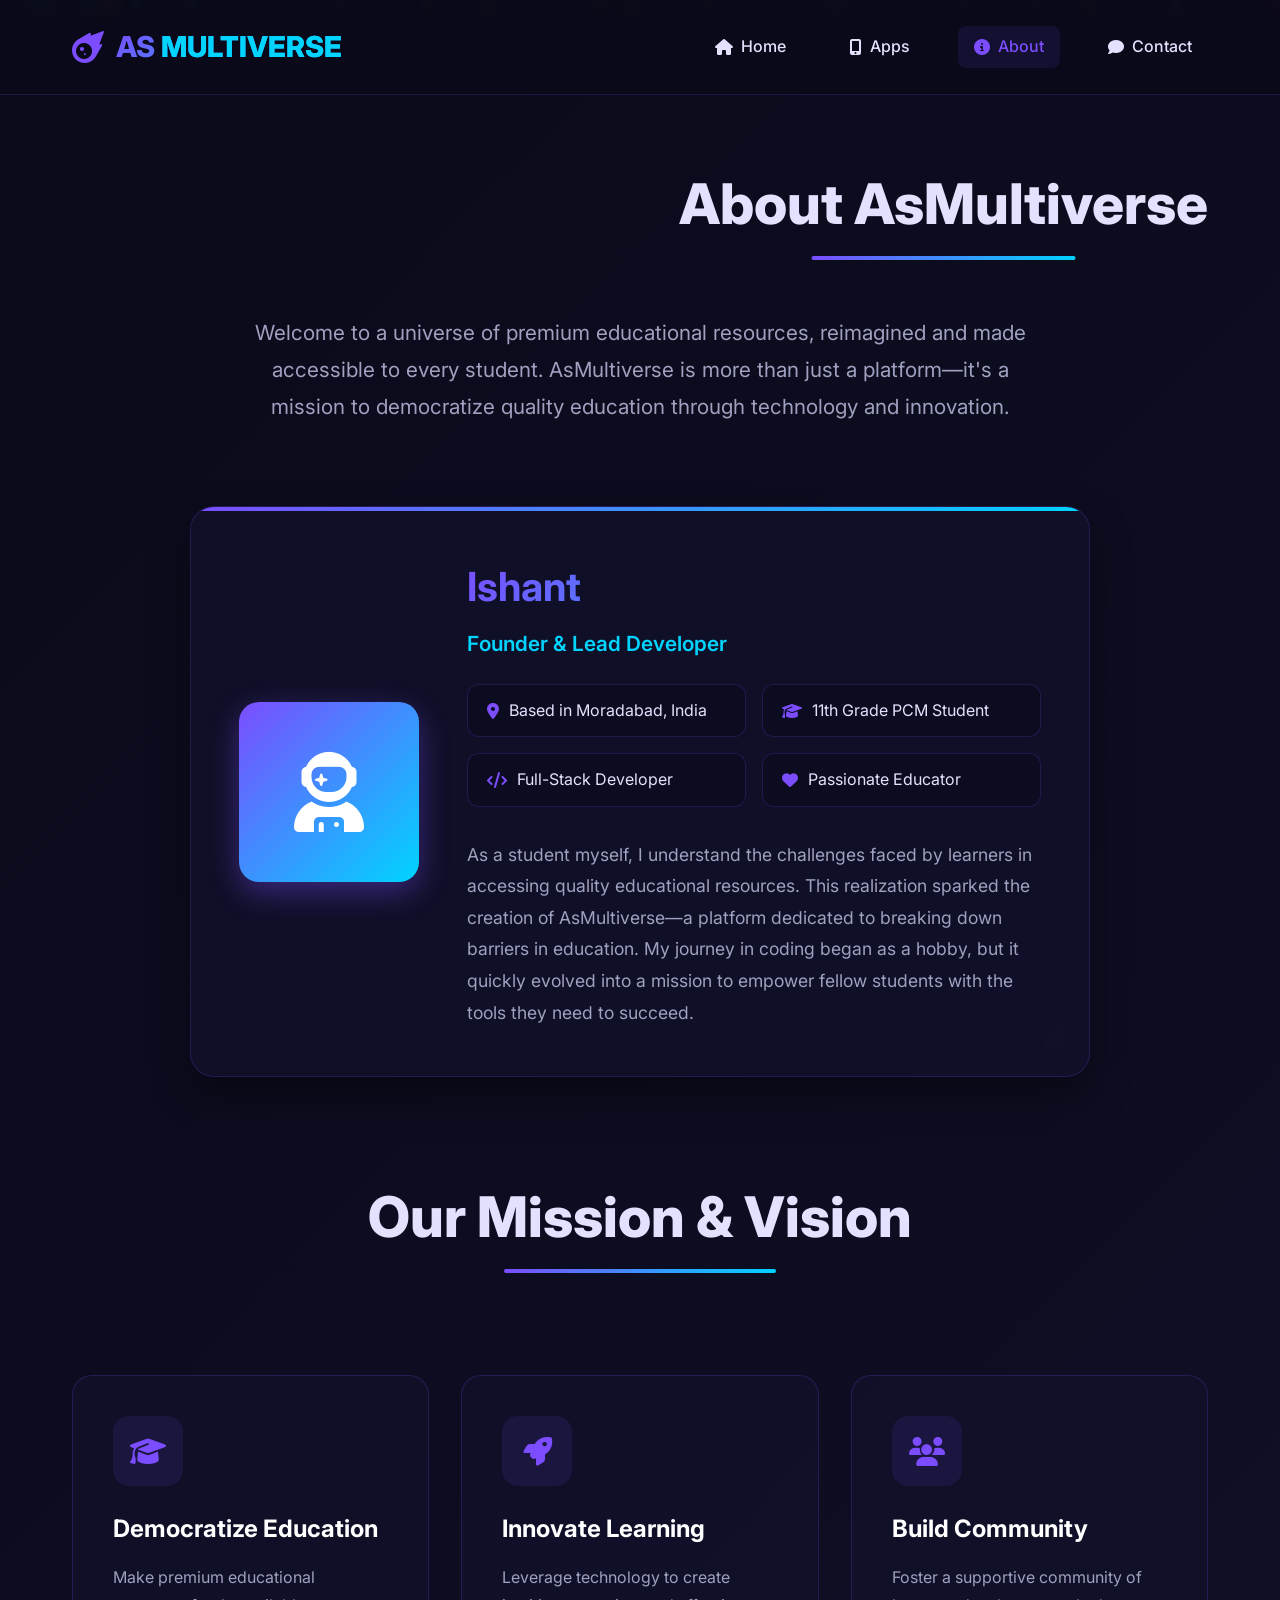
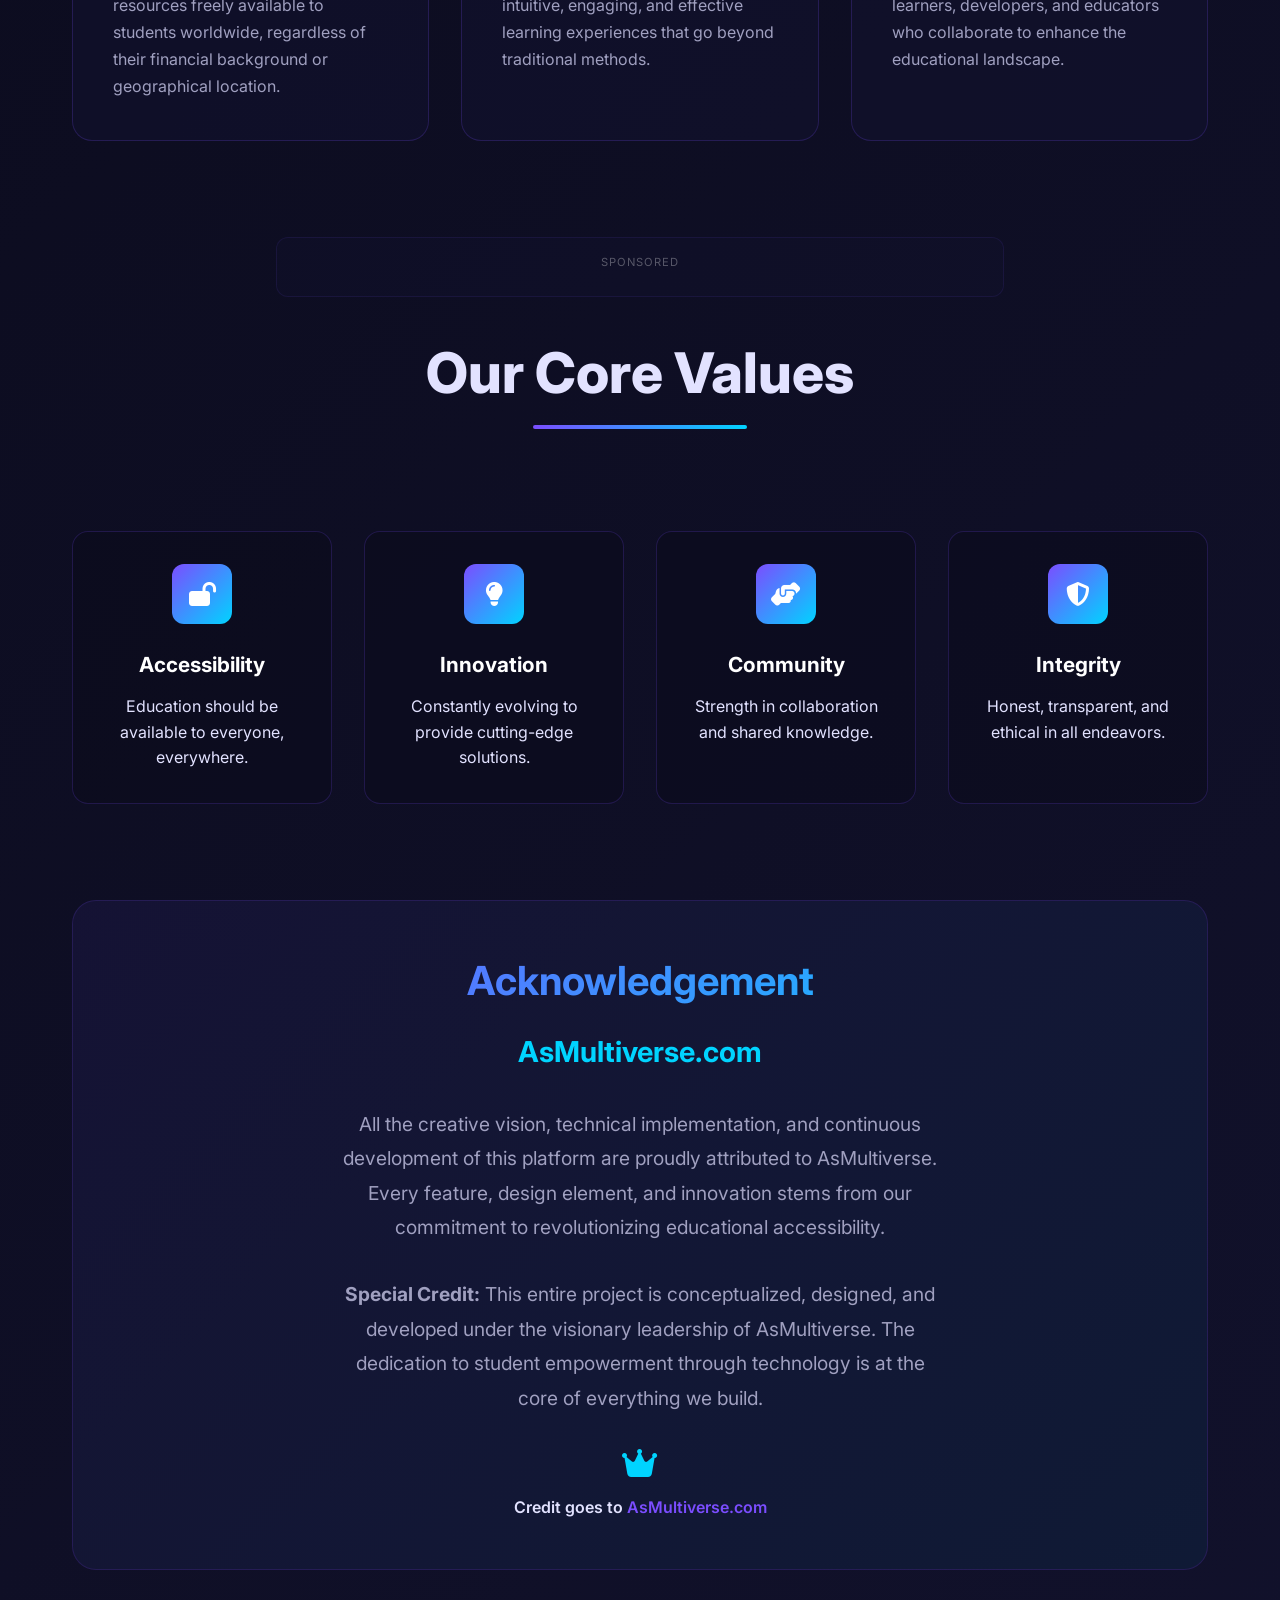
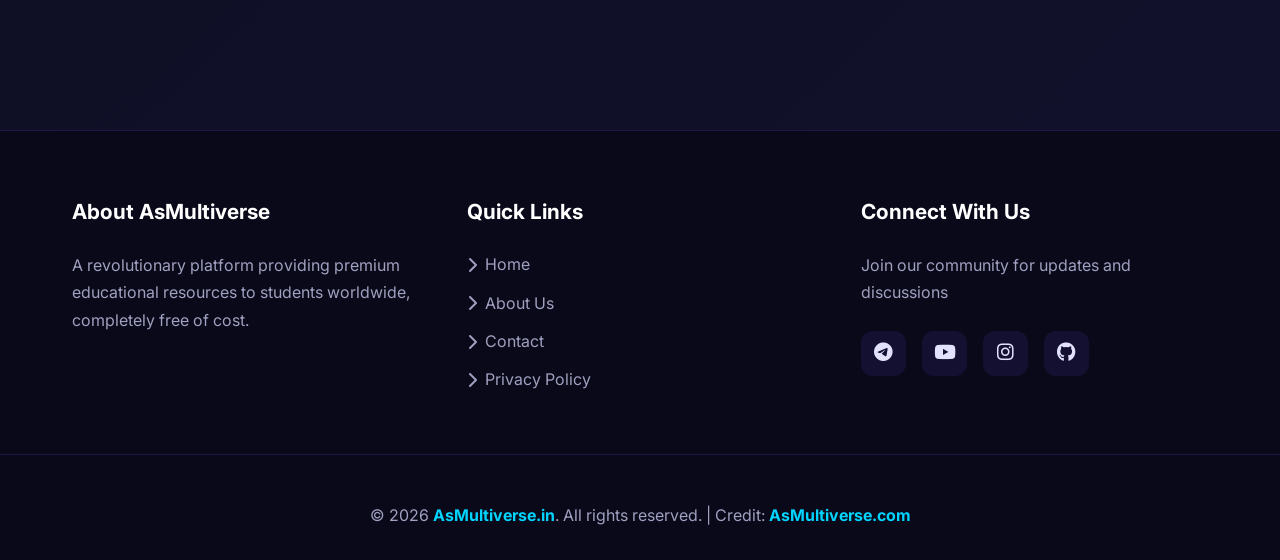
==== about.html @ d7023a69 "Add files via upload" ====
<!DOCTYPE html>
<html lang="en">

<head>
    <script async src="https://pagead2.googlesyndication.com/pagead/js/adsbygoogle.js?client=ca-pub-6608561504651468"
     crossorigin="anonymous"></script>
    <!-- Google Tag Manager -->
    <script>(function (w, d, s, l, i) {
            w[l] = w[l] || []; w[l].push({
                'gtm.start':
                    new Date().getTime(), event: 'gtm.js'
            }); var f = d.getElementsByTagName(s)[0],
                j = d.createElement(s), dl = l != 'dataLayer' ? '&l=' + l : ''; j.async = true; j.src =
                    'https://www.googletagmanager.com/gtm.js?id=' + i + dl; f.parentNode.insertBefore(j, f);
        })(window, document, 'script', 'dataLayer', 'GTM-K59VLNJ6');</script>
    <!-- End Google Tag Manager -->
    <meta charset="UTF-8">
    <link rel="icon" href="favicon.jpg" type="image/jpeg">
    <meta name="viewport" content="width=device-width, initial-scale=1.0">
    <title>About As Multiverse | India's Trusted Educational App Store</title>
    <meta name="description"
        content="Learn about As Multiverse (asmultiverse.in) — India's trusted educational app store making quality education accessible to every student. Free learning apps for JEE, NEET, SSC & competitive exams.">
    <meta name="keywords"
        content="about as multiverse, as multiverse, asmultiverse, as multiverse website, as multiverse store, who is as multiverse, as multiverse team, asmultiverse.com, as multiverse mission">
    <meta property="og:title" content="About As Multiverse | Free Premium Educational App Store">
    <meta property="og:description"
        content="Learn about As Multiverse — India's trusted educational app store for students.">
    <meta property="og:type" content="website">
    <meta property="og:url" content="https://asmultiverse.in/about.html">
    <meta property="og:image" content="https://asmultiverse.in/favicon.jpg">
    <meta property="og:site_name" content="As Multiverse">
    <meta name="twitter:card" content="summary_large_image">
    <meta name="twitter:title" content="About As Multiverse | Educational App Store">
    <meta name="twitter:description"
        content="India's #1 trusted source for free premium educational apps. Learn about the As Multiverse mission.">
    <meta name="twitter:image" content="https://asmultiverse.in/favicon.jpg">
    <link rel="canonical" href="https://asmultiverse.in/about.html">
    <link rel="stylesheet" href="https://cdnjs.cloudflare.com/ajax/libs/font-awesome/6.4.0/css/all.min.css">
    <link rel="preconnect" href="https://fonts.googleapis.com">
    <link rel="preconnect" href="https://fonts.gstatic.com" crossorigin>
    <link href="https://fonts.googleapis.com/css2?family=Inter:wght@300;400;500;600;700;800&display=swap"
        rel="stylesheet">
    <style>
        :root {
            --primary: #7b4dff;
            --primary-dark: #6a3cf0;
            --secondary: #00d4ff;
            --accent: #ff3d71;
            --dark: #0a0a1a;
            --dark-light: #12122d;
            --light: #f5f5ff;
            --text: #e2e2ff;
            --text-muted: #a0a0c0;
            --card-bg: rgba(18, 18, 45, 0.7);
            --border: rgba(123, 77, 255, 0.2);
            --shadow: 0 20px 40px rgba(0, 0, 0, 0.4);
            --transition: all 0.3s cubic-bezier(0.4, 0, 0.2, 1);
            --gradient: linear-gradient(135deg, var(--primary), var(--secondary));
        }

        * {
            margin: 0;
            padding: 0;
            box-sizing: border-box;
        }

        body {
            font-family: 'Inter', sans-serif;
            background: linear-gradient(135deg, var(--dark) 0%, var(--dark-light) 100%);
            color: var(--text);
            min-height: 100vh;
            line-height: 1.6;
            overflow-x: hidden;
        }

        /* Animated Background */
        .multiverse-bg {
            position: fixed;
            top: 0;
            left: 0;
            width: 100%;
            height: 100%;
            z-index: -1;
            overflow: hidden;
        }

        .particle {
            position: absolute;
            background: var(--primary);
            border-radius: 50%;
            opacity: 0.3;
            animation: float 15s infinite linear;
        }

        @keyframes float {
            0% {
                transform: translateY(100vh) rotate(0deg);
            }

            100% {
                transform: translateY(-100vh) rotate(360deg);
            }
        }

        /* Header */
        .header {
            background: rgba(10, 10, 26, 0.95);
            backdrop-filter: blur(10px);
            position: fixed;
            top: 0;
            width: 100%;
            z-index: 1000;
            border-bottom: 1px solid var(--border);
        }

        .navbar {
            max-width: 1200px;
            margin: 0 auto;
            padding: 1.5rem 2rem;
            display: flex;
            justify-content: space-between;
            align-items: center;
        }

        .logo {
            display: flex;
            align-items: center;
            gap: 12px;
            text-decoration: none;
        }

        .logo i {
            font-size: 2rem;
            color: var(--primary);
            animation: pulse 2s infinite;
        }

        .logo h1 {
            font-size: 1.8rem;
            font-weight: 800;
            background: var(--gradient);
            -webkit-background-clip: text;
            background-clip: text;
            color: transparent;
        }

        .logo span {
            color: var(--secondary);
        }

        .nav-links {
            display: flex;
            gap: 2rem;
            list-style: none;
        }

        .nav-links a {
            color: var(--text);
            text-decoration: none;
            font-weight: 500;
            padding: 0.5rem 1rem;
            border-radius: 8px;
            transition: var(--transition);
            display: flex;
            align-items: center;
            gap: 8px;
        }

        .nav-links a:hover,
        .nav-links a.active {
            color: var(--primary);
            background: rgba(123, 77, 255, 0.1);
        }

        .join-btn {
            background: var(--gradient);
            color: white;
            padding: 0.8rem 1.8rem;
            border-radius: 12px;
            text-decoration: none;
            font-weight: 600;
            display: flex;
            align-items: center;
            gap: 8px;
            transition: var(--transition);
            box-shadow: 0 5px 15px rgba(123, 77, 255, 0.4);
        }

        .join-btn:hover {
            transform: translateY(-3px);
            box-shadow: 0 8px 25px rgba(123, 77, 255, 0.6);
        }

        .menu-toggle {
            display: none;
            background: none;
            border: none;
            color: var(--text);
            font-size: 1.5rem;
            cursor: pointer;
        }

        /* Main Content */
        main {
            padding-top: 10rem;
            padding-bottom: 4rem;
        }

        .container {
            max-width: 1200px;
            margin: 0 auto;
            padding: 0 2rem;
        }

        .section-title {
            text-align: center;
            font-size: 3.5rem;
            font-weight: 800;
            margin-bottom: 4rem;
            position: relative;
            display: inline-block;
            left: 50%;
            transform: translateX(-50%);
        }

        .section-title::after {
            content: '';
            position: absolute;
            bottom: -10px;
            left: 25%;
            width: 50%;
            height: 4px;
            background: var(--gradient);
            border-radius: 2px;
        }

        /* Hero Section */
        .hero-section {
            text-align: center;
            margin-bottom: 5rem;
            animation: fadeIn 1s ease;
        }

        .hero-text {
            font-size: 1.3rem;
            max-width: 800px;
            margin: 0 auto 3rem;
            color: var(--text-muted);
            line-height: 1.8;
        }

        /* Owner Section */
        .owner-section {
            display: flex;
            flex-direction: column;
            align-items: center;
            margin-bottom: 6rem;
        }

        .owner-card {
            background: var(--card-bg);
            backdrop-filter: blur(10px);
            border-radius: 24px;
            padding: 3rem;
            width: 100%;
            max-width: 900px;
            border: 1px solid var(--border);
            box-shadow: var(--shadow);
            display: grid;
            grid-template-columns: auto 1fr;
            gap: 3rem;
            align-items: center;
            animation: slideUp 1s ease 0.2s both;
            position: relative;
            overflow: hidden;
        }

        .owner-card::before {
            content: '';
            position: absolute;
            top: 0;
            left: 0;
            right: 0;
            height: 4px;
            background: var(--gradient);
        }

        .owner-avatar {
            width: 180px;
            height: 180px;
            background: var(--gradient);
            border-radius: 20px;
            display: flex;
            align-items: center;
            justify-content: center;
            font-size: 5rem;
            color: white;
            box-shadow: 0 10px 30px rgba(123, 77, 255, 0.4);
            animation: floatAvatar 6s ease-in-out infinite;
        }

        @keyframes floatAvatar {

            0%,
            100% {
                transform: translateY(0);
            }

            50% {
                transform: translateY(-20px);
            }
        }

        .owner-info {
            flex: 1;
        }

        .owner-info h3 {
            font-size: 2.5rem;
            margin-bottom: 0.5rem;
            background: var(--gradient);
            -webkit-background-clip: text;
            background-clip: text;
            color: transparent;
        }

        .owner-role {
            font-size: 1.3rem;
            color: var(--secondary);
            margin-bottom: 1.5rem;
            font-weight: 600;
        }

        .owner-details {
            display: grid;
            grid-template-columns: repeat(2, 1fr);
            gap: 1rem;
            margin-bottom: 2rem;
        }

        .detail-item {
            display: flex;
            align-items: center;
            gap: 10px;
            padding: 0.8rem 1.2rem;
            background: rgba(10, 10, 26, 0.5);
            border-radius: 12px;
            border: 1px solid var(--border);
        }

        .detail-item i {
            color: var(--primary);
        }

        .owner-bio {
            color: var(--text-muted);
            line-height: 1.8;
            font-size: 1.1rem;
        }

        /* Mission Section */
        .mission-section {
            margin-bottom: 6rem;
            animation: fadeIn 1s ease 0.4s both;
        }

        .mission-cards {
            display: grid;
            grid-template-columns: repeat(auto-fit, minmax(350px, 1fr));
            gap: 2rem;
            margin-top: 3rem;
        }

        .mission-card {
            background: var(--card-bg);
            backdrop-filter: blur(10px);
            border-radius: 20px;
            padding: 2.5rem;
            border: 1px solid var(--border);
            transition: var(--transition);
            position: relative;
            overflow: hidden;
        }

        .mission-card:hover {
            transform: translateY(-10px);
            border-color: var(--primary);
            box-shadow: var(--shadow);
        }

        .mission-icon {
            width: 70px;
            height: 70px;
            background: rgba(123, 77, 255, 0.1);
            border-radius: 16px;
            display: flex;
            align-items: center;
            justify-content: center;
            font-size: 1.8rem;
            color: var(--primary);
            margin-bottom: 1.5rem;
        }

        .mission-card h4 {
            font-size: 1.5rem;
            margin-bottom: 1rem;
            color: white;
        }

        .mission-card p {
            color: var(--text-muted);
            line-height: 1.7;
        }

        /* Values Section */
        .values-section {
            margin-bottom: 6rem;
            animation: fadeIn 1s ease 0.6s both;
        }

        .values-grid {
            display: grid;
            grid-template-columns: repeat(auto-fit, minmax(250px, 1fr));
            gap: 2rem;
            margin-top: 3rem;
        }

        .value-item {
            text-align: center;
            padding: 2rem;
            background: rgba(10, 10, 26, 0.5);
            border-radius: 16px;
            border: 1px solid var(--border);
            transition: var(--transition);
        }

        .value-item:hover {
            background: var(--card-bg);
            transform: scale(1.05);
        }

        .value-icon {
            width: 60px;
            height: 60px;
            background: var(--gradient);
            border-radius: 12px;
            display: flex;
            align-items: center;
            justify-content: center;
            margin: 0 auto 1.5rem;
            color: white;
            font-size: 1.5rem;
        }

        .value-item h4 {
            color: white;
            margin-bottom: 0.8rem;
            font-size: 1.3rem;
        }

        /* Credits Section */
        .credits-section {
            text-align: center;
            padding: 3rem;
            background: var(--card-bg);
            border-radius: 24px;
            border: 1px solid var(--border);
            margin-top: 4rem;
            animation: fadeIn 1s ease 0.8s both;
            position: relative;
            overflow: hidden;
        }

        .credits-section::before {
            content: '';
            position: absolute;
            top: 0;
            left: 0;
            right: 0;
            bottom: 0;
            background: var(--gradient);
            opacity: 0.05;
            z-index: -1;
        }

        .credits-title {
            font-size: 2.5rem;
            margin-bottom: 1rem;
            background: var(--gradient);
            -webkit-background-clip: text;
            background-clip: text;
            color: transparent;
        }

        .credits-domain {
            font-size: 1.8rem;
            color: var(--secondary);
            font-weight: 700;
            margin: 1rem 0;
            animation: glow 2s ease-in-out infinite alternate;
        }

        @keyframes glow {
            from {
                text-shadow: 0 0 10px var(--primary), 0 0 20px var(--primary);
            }

            to {
                text-shadow: 0 0 20px var(--secondary), 0 0 30px var(--secondary);
            }
        }

        .credits-text {
            font-size: 1.2rem;
            color: var(--text-muted);
            max-width: 600px;
            margin: 2rem auto;
            line-height: 1.8;
        }

        /* Footer */
        .footer {
            background: rgba(10, 10, 26, 0.95);
            border-top: 1px solid var(--border);
            padding: 4rem 0 2rem;
            margin-top: 6rem;
        }

        .footer-content {
            max-width: 1200px;
            margin: 0 auto;
            padding: 0 2rem;
            display: grid;
            grid-template-columns: repeat(auto-fit, minmax(250px, 1fr));
            gap: 3rem;
        }

        .footer-section h3 {
            color: white;
            margin-bottom: 1.5rem;
            font-size: 1.3rem;
        }

        .footer-section p {
            color: var(--text-muted);
            line-height: 1.7;
        }

        .footer-links {
            list-style: none;
        }

        .footer-links li {
            margin-bottom: 0.8rem;
        }

        .footer-links a {
            color: var(--text-muted);
            text-decoration: none;
            transition: var(--transition);
            display: flex;
            align-items: center;
            gap: 8px;
        }

        .footer-links a:hover {
            color: var(--primary);
            transform: translateX(5px);
        }

        .social-links {
            display: flex;
            gap: 1rem;
            margin-top: 1.5rem;
        }

        .social-links a {
            width: 45px;
            height: 45px;
            background: rgba(123, 77, 255, 0.1);
            border-radius: 12px;
            display: flex;
            align-items: center;
            justify-content: center;
            color: var(--text);
            text-decoration: none;
            font-size: 1.2rem;
            transition: var(--transition);
        }

        .social-links a:hover {
            background: var(--primary);
            transform: translateY(-3px);
            color: white;
        }

        .footer-bottom {
            text-align: center;
            padding-top: 3rem;
            margin-top: 3rem;
            border-top: 1px solid var(--border);
            color: var(--text-muted);
        }

        .footer-bottom strong {
            color: var(--secondary);
            font-weight: 700;
        }

        /* Animations */
        @keyframes fadeIn {
            from {
                opacity: 0;
            }

            to {
                opacity: 1;
            }
        }

        @keyframes slideUp {
            from {
                opacity: 0;
                transform: translateY(30px);
            }

            to {
                opacity: 1;
                transform: translateY(0);
            }
        }

        @keyframes pulse {

            0%,
            100% {
                transform: scale(1);
            }

            50% {
                transform: scale(1.1);
            }
        }

        /* Responsive */
        @media (max-width: 992px) {
            .owner-card {
                grid-template-columns: 1fr;
                text-align: center;
                gap: 2rem;
            }

            .owner-details {
                grid-template-columns: 1fr;
            }
        }

        @media (max-width: 768px) {
            .nav-links {
                display: none;
            }

            .menu-toggle {
                display: block;
            }

            .section-title {
                font-size: 2.5rem;
            }

            .owner-avatar {
                width: 150px;
                height: 150px;
                font-size: 4rem;
            }

            .mission-cards {
                grid-template-columns: 1fr;
            }
        }

        @media (max-width: 480px) {
            .container {
                padding: 0 1rem;
            }

            .navbar {
                padding: 1rem;
            }

            .section-title {
                font-size: 2rem;
            }

            .owner-card {
                padding: 2rem;
            }
        }
    </style>
</head>

<body>
    <!-- Google Tag Manager (noscript) -->
    <noscript><iframe src="https://www.googletagmanager.com/ns.html?id=GTM-K59VLNJ6" height="0" width="0"
            style="display:none;visibility:hidden"></iframe></noscript>
    <!-- End Google Tag Manager (noscript) -->
    <!-- Animated Background -->
    <div class="multiverse-bg" id="multiverseBg"></div>

    <!-- Header -->
    <header class="header">
        <nav class="navbar">
            <a href="index.html" class="logo">
                <i class="fas fa-meteor"></i>
                <h1>AS <span>MULTIVERSE</span></h1>
            </a>
            <button class="menu-toggle">
                <i class="fas fa-bars"></i>
            </button>
            <ul class="nav-links">
                <li><a href="index.html"><i class="fas fa-home"></i> Home</a></li>
                <li><a href="index.html#appGrid"><i class="fas fa-mobile-alt"></i> Apps</a></li>
                <li><a href="about.html" class="active"><i class="fas fa-info-circle"></i> About</a></li>
                <li><a href="contact.html"><i class="fas fa-comment"></i> Contact</a></li>
            </ul>

        </nav>
    </header>

    <!-- Main Content -->
    <main>
        <div class="container">
            <!-- Hero Section -->
            <section class="hero-section">
                <h1 class="section-title">About AsMultiverse</h1>
                <p class="hero-text">
                    Welcome to a universe of premium educational resources, reimagined and made accessible to every
                    student. AsMultiverse is more than just a platform—it's a mission to democratize quality education
                    through technology and innovation.
                </p>
            </section>

            <!-- Owner Section -->
            <section class="owner-section">
                <div class="owner-card">
                    <div class="owner-avatar">
                        <i class="fas fa-user-astronaut"></i>
                    </div>
                    <div class="owner-info">
                        <h3>Ishant</h3>
                        <p class="owner-role">Founder & Lead Developer</p>
                        <div class="owner-details">
                            <div class="detail-item">
                                <i class="fas fa-map-marker-alt"></i>
                                <span>Based in Moradabad, India</span>
                            </div>
                            <div class="detail-item">
                                <i class="fas fa-graduation-cap"></i>
                                <span>11th Grade PCM Student</span>
                            </div>
                            <div class="detail-item">
                                <i class="fas fa-code"></i>
                                <span>Full-Stack Developer</span>
                            </div>
                            <div class="detail-item">
                                <i class="fas fa-heart"></i>
                                <span>Passionate Educator</span>
                            </div>
                        </div>
                        <p class="owner-bio">
                            As a student myself, I understand the challenges faced by learners in accessing quality
                            educational resources. This realization sparked the creation of AsMultiverse—a platform
                            dedicated to breaking down barriers in education. My journey in coding began as a hobby,
                            but it quickly evolved into a mission to empower fellow students with the tools they need
                            to succeed.
                        </p>
                    </div>
                </div>
            </section>

            <!-- Mission Section -->
            <section class="mission-section">
                <h2 class="section-title">Our Mission & Vision</h2>
                <div class="mission-cards">
                    <div class="mission-card">
                        <div class="mission-icon">
                            <i class="fas fa-graduation-cap"></i>
                        </div>
                        <h4>Democratize Education</h4>
                        <p>Make premium educational resources freely available to students worldwide, regardless of
                            their financial background or geographical location.</p>
                    </div>
                    <div class="mission-card">
                        <div class="mission-icon">
                            <i class="fas fa-rocket"></i>
                        </div>
                        <h4>Innovate Learning</h4>
                        <p>Leverage technology to create intuitive, engaging, and effective learning experiences that go
                            beyond traditional methods.</p>
                    </div>
                    <div class="mission-card">
                        <div class="mission-icon">
                            <i class="fas fa-users"></i>
                        </div>
                        <h4>Build Community</h4>
                        <p>Foster a supportive community of learners, developers, and educators who collaborate to
                            enhance the educational landscape.</p>
                    </div>
                </div>
            </section>

            <!-- Ad Unit: Between Mission & Values -->
            <div style="max-width:728px; margin:2rem auto; padding:1rem; text-align:center; background:rgba(18,18,45,0.4); border-radius:12px; border:1px solid rgba(123,77,255,0.1);">
                <div style="font-size:0.7rem; color:rgba(255,255,255,0.3); text-transform:uppercase; letter-spacing:1px; margin-bottom:0.5rem;">Sponsored</div>
                <ins class="adsbygoogle"
                     style="display:block"
                     data-ad-client="ca-pub-6608561504651468"
                     data-ad-slot="7626019470"
                     data-ad-format="auto"
                     data-full-width-responsive="true"></ins>
                <script>(adsbygoogle = window.adsbygoogle || []).push({});</script>
            </div>

            <!-- Values Section -->
            <section class="values-section">
                <h2 class="section-title">Our Core Values</h2>
                <div class="values-grid">
                    <div class="value-item">
                        <div class="value-icon">
                            <i class="fas fa-lock-open"></i>
                        </div>
                        <h4>Accessibility</h4>
                        <p>Education should be available to everyone, everywhere.</p>
                    </div>
                    <div class="value-item">
                        <div class="value-icon">
                            <i class="fas fa-lightbulb"></i>
                        </div>
                        <h4>Innovation</h4>
                        <p>Constantly evolving to provide cutting-edge solutions.</p>
                    </div>
                    <div class="value-item">
                        <div class="value-icon">
                            <i class="fas fa-hands-helping"></i>
                        </div>
                        <h4>Community</h4>
                        <p>Strength in collaboration and shared knowledge.</p>
                    </div>
                    <div class="value-item">
                        <div class="value-icon">
                            <i class="fas fa-shield-alt"></i>
                        </div>
                        <h4>Integrity</h4>
                        <p>Honest, transparent, and ethical in all endeavors.</p>
                    </div>
                </div>
            </section>

            <!-- Credits Section -->
            <section class="credits-section">
                <h2 class="credits-title">Acknowledgement</h2>
                <div class="credits-domain">AsMultiverse.com</div>
                <p class="credits-text">
                    All the creative vision, technical implementation, and continuous development of this platform
                    are proudly attributed to AsMultiverse. Every feature, design element, and innovation stems
                    from our commitment to revolutionizing educational accessibility.
                </p>
                <p class="credits-text">
                    <strong>Special Credit:</strong> This entire project is conceptualized, designed, and developed
                    under the visionary leadership of AsMultiverse. The dedication to student empowerment through
                    technology is at the core of everything we build.
                </p>
                <div style="margin-top: 2rem;">
                    <i class="fas fa-crown" style="color: var(--secondary); font-size: 2rem; margin-bottom: 1rem;"></i>
                    <p style="color: var(--text); font-weight: 600;">Credit goes to <span
                            style="color: var(--primary);">AsMultiverse.com</span></p>
                </div>
            </section>
        </div>
    </main>

    <!-- Footer -->
    <footer class="footer">
        <div class="footer-content">
            <div class="footer-section">
                <h3>About AsMultiverse</h3>
                <p>A revolutionary platform providing premium educational resources to students worldwide, completely
                    free of cost.</p>
            </div>
            <div class="footer-section">
                <h3>Quick Links</h3>
                <ul class="footer-links">
                    <li><a href="index.html"><i class="fas fa-chevron-right"></i> Home</a></li>
                    <li><a href="about.html"><i class="fas fa-chevron-right"></i> About Us</a></li>
                    <li><a href="contact.html"><i class="fas fa-chevron-right"></i> Contact</a></li>
                    <li><a href="#"><i class="fas fa-chevron-right"></i> Privacy Policy</a></li>
                </ul>
            </div>
            <div class="footer-section">
                <h3>Connect With Us</h3>
                <p>Join our community for updates and discussions</p>
                <div class="social-links">
                    <a href="#"><i class="fab fa-telegram"></i></a>
                    <a href="#"><i class="fab fa-youtube"></i></a>
                    <a href="#"><i class="fab fa-instagram"></i></a>
                    <a href="#"><i class="fab fa-github"></i></a>
                </div>
            </div>
        </div>
        <div class="footer-bottom">
            <p>&copy; 2026 <strong>AsMultiverse.in</strong>. All rights reserved. | Credit:
                <strong>AsMultiverse.com</strong>
            </p>
        </div>
    </footer>

    <script>
        document.addEventListener('DOMContentLoaded', function () {
            // Create animated background particles
            const bg = document.getElementById('multiverseBg');
            const colors = ['#7b4dff', '#00d4ff', '#ff3d71', '#00c853', '#ffaa00'];

            for (let i = 0; i < 50; i++) {
                const particle = document.createElement('div');
                particle.className = 'particle';

                // Random properties
                const size = Math.random() * 10 + 5;
                const color = colors[Math.floor(Math.random() * colors.length)];
                const left = Math.random() * 100;
                const delay = Math.random() * 15;
                const duration = Math.random() * 20 + 10;

                // Apply styles
                particle.style.width = size + 'px';
                particle.style.height = size + 'px';
                particle.style.background = color;
                particle.style.left = left + 'vw';
                particle.style.animationDelay = delay + 's';
                particle.style.animationDuration = duration + 's';

                bg.appendChild(particle);
            }

            // Mobile menu toggle
            const menuToggle = document.querySelector('.menu-toggle');
            const navLinks = document.querySelector('.nav-links');

            menuToggle.addEventListener('click', () => {
                navLinks.style.display = navLinks.style.display === 'flex' ? 'none' : 'flex';
                if (navLinks.style.display === 'flex') {
                    navLinks.style.flexDirection = 'column';
                    navLinks.style.position = 'absolute';
                    navLinks.style.top = '100%';
                    navLinks.style.left = '0';
                    navLinks.style.right = '0';
                    navLinks.style.background = 'rgba(10, 10, 26, 0.95)';
                    navLinks.style.backdropFilter = 'blur(10px)';
                    navLinks.style.padding = '2rem';
                    navLinks.style.borderBottom = '1px solid var(--border)';
                }
            });

            // Smooth scrolling for anchor links
            document.querySelectorAll('a[href^="#"]').forEach(anchor => {
                anchor.addEventListener('click', function (e) {
                    if (this.getAttribute('href') === '#') return;

                    e.preventDefault();
                    const target = document.querySelector(this.getAttribute('href'));
                    if (target) {
                        target.scrollIntoView({
                            behavior: 'smooth',
                            block: 'start'
                        });
                    }
                });
            });

            // Add scroll animation
            const observerOptions = {
                threshold: 0.1,
                rootMargin: '0px 0px -50px 0px'
            };

            const observer = new IntersectionObserver((entries) => {
                entries.forEach(entry => {
                    if (entry.isIntersecting) {
                        entry.target.style.opacity = '1';
                        entry.target.style.transform = 'translateY(0)';
                    }
                });
            }, observerOptions);

            // Observe all sections
            document.querySelectorAll('section').forEach(section => {
                section.style.opacity = '0';
                section.style.transform = 'translateY(20px)';
                section.style.transition = 'opacity 0.6s ease, transform 0.6s ease';
                observer.observe(section);
            });
        });
    </script>
</body>


</html>
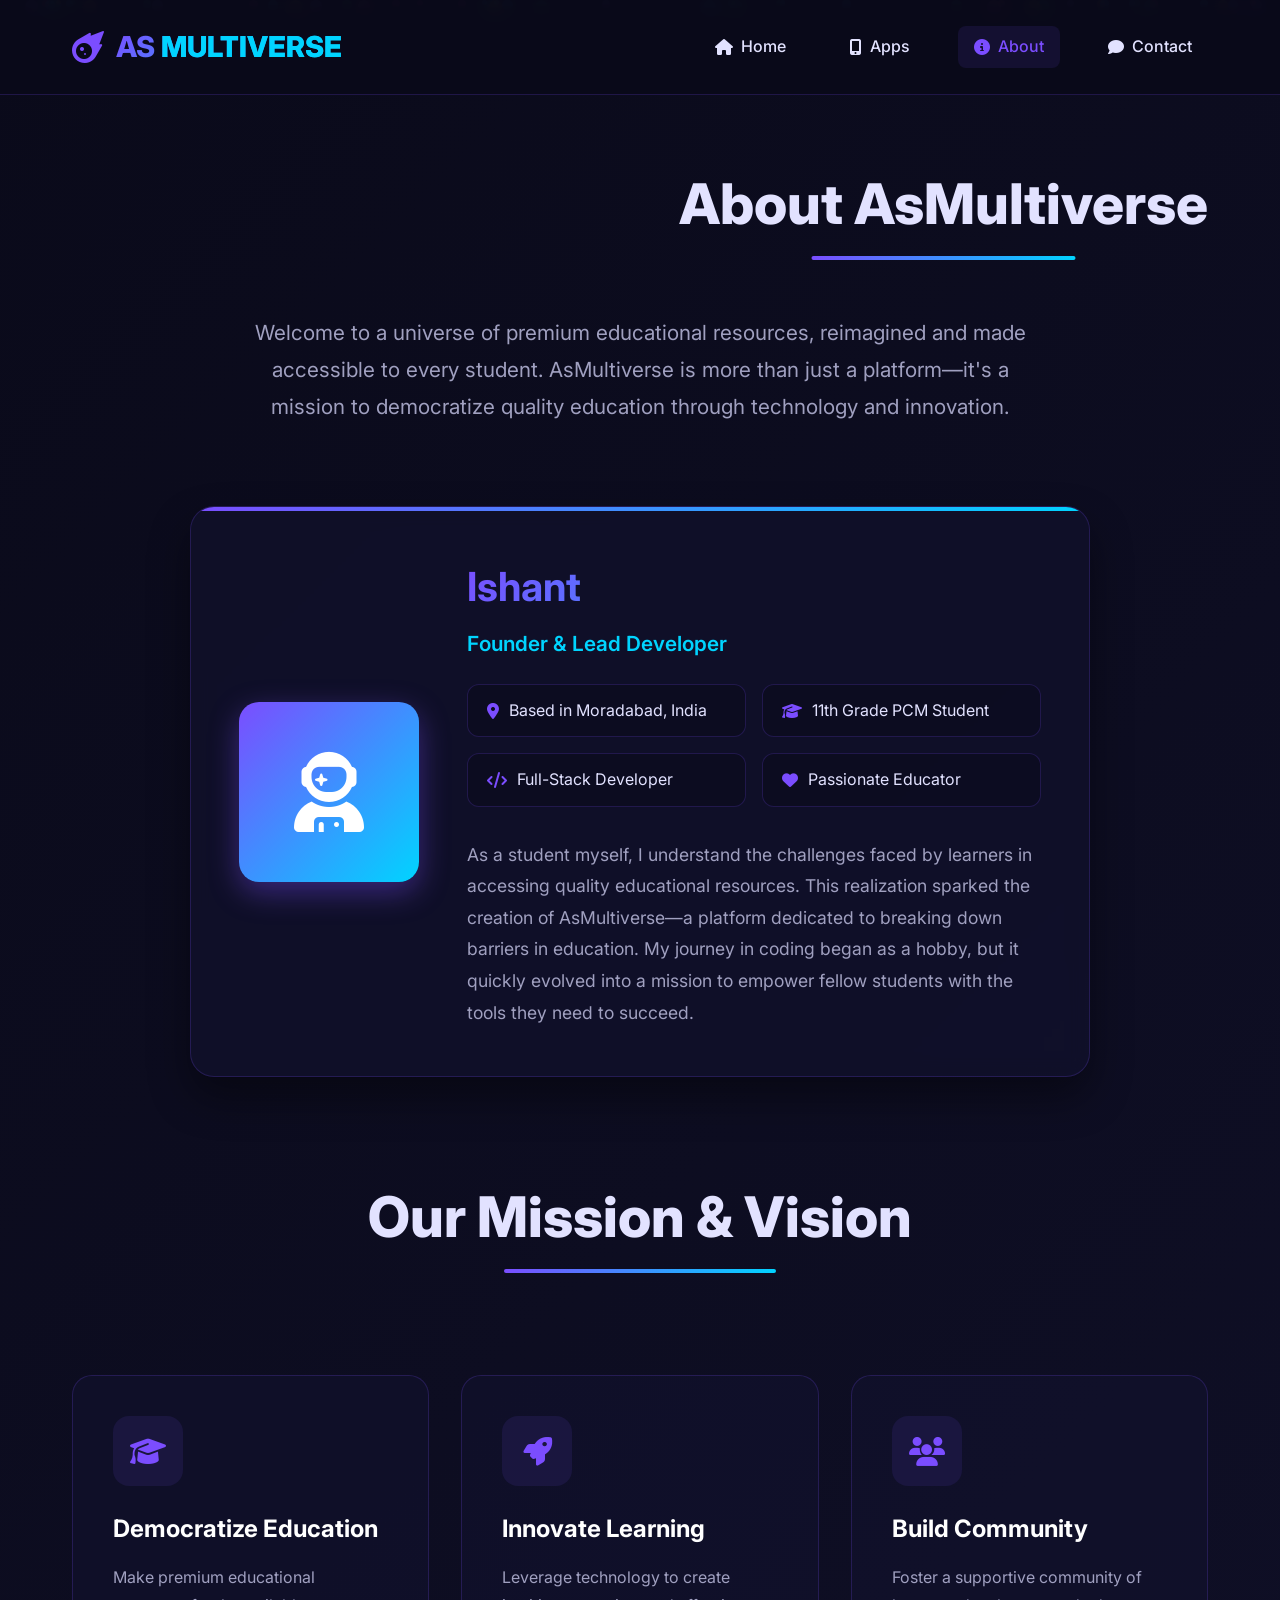
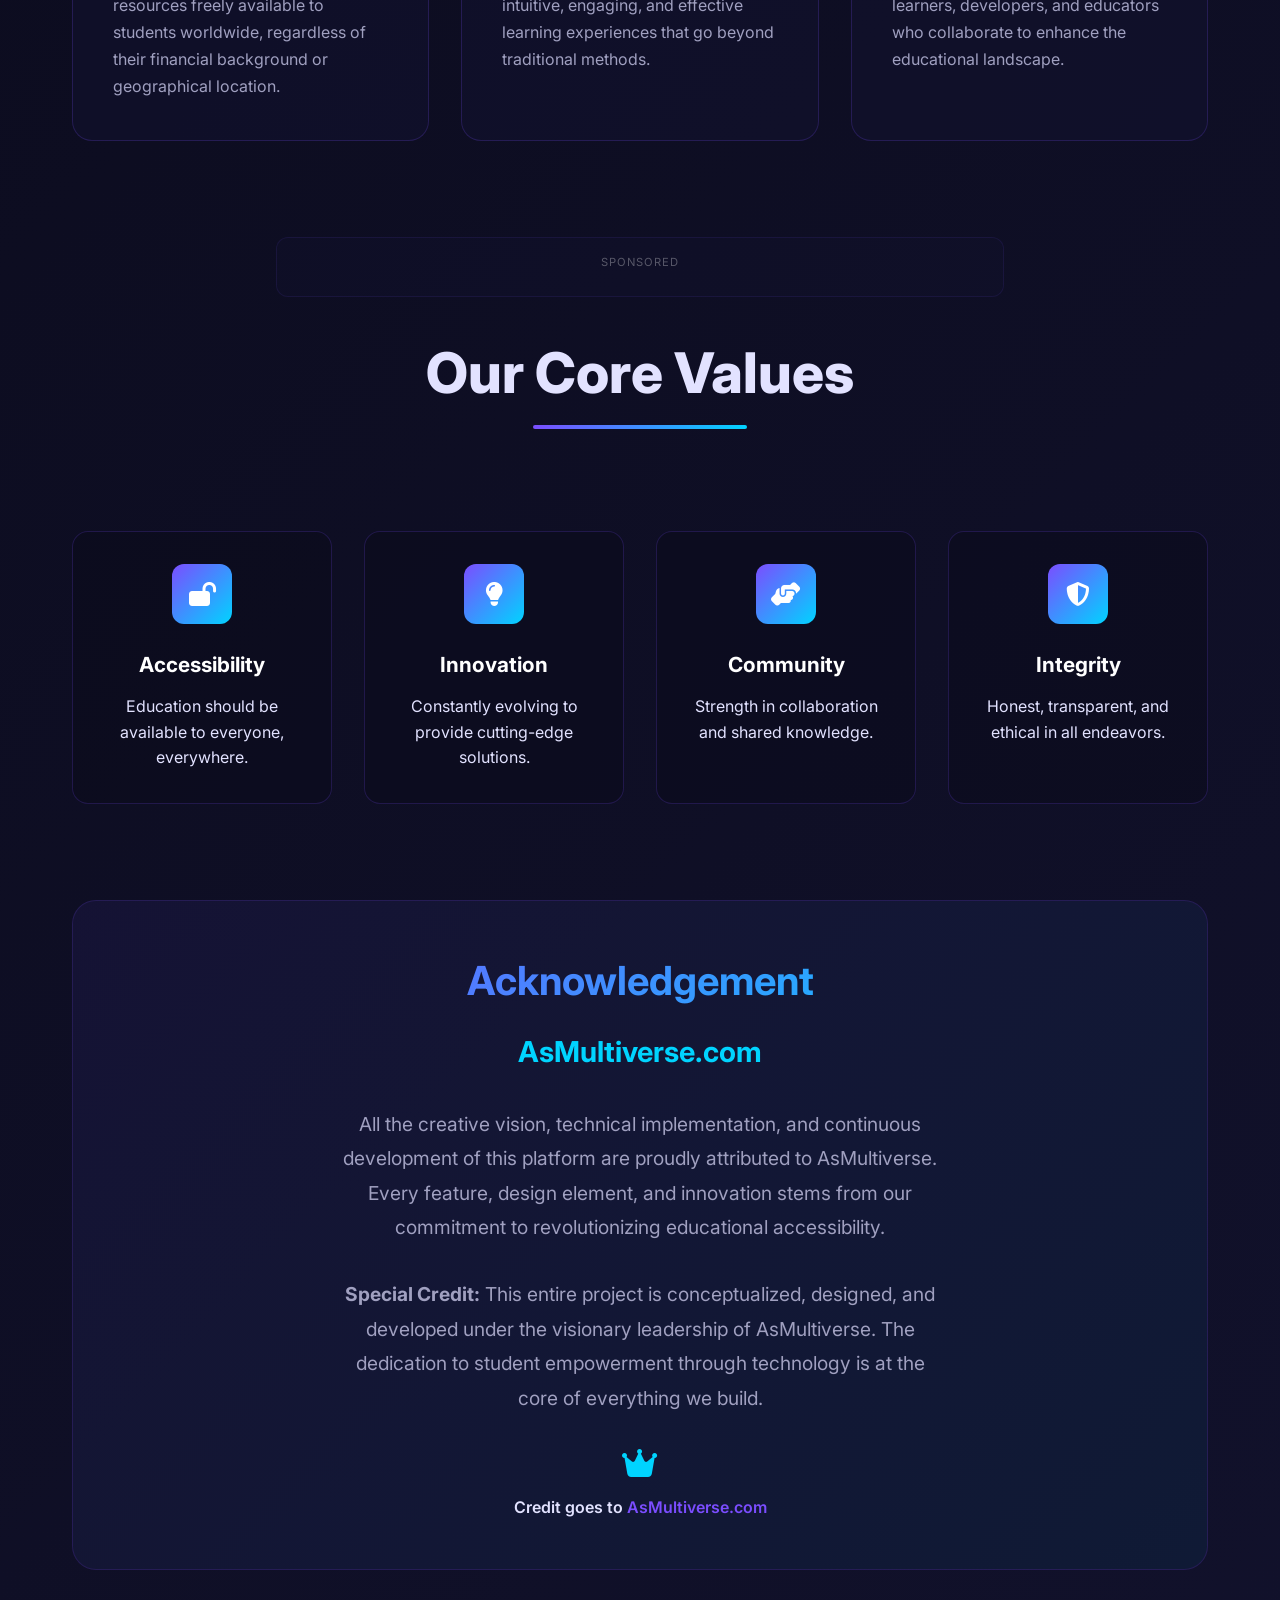
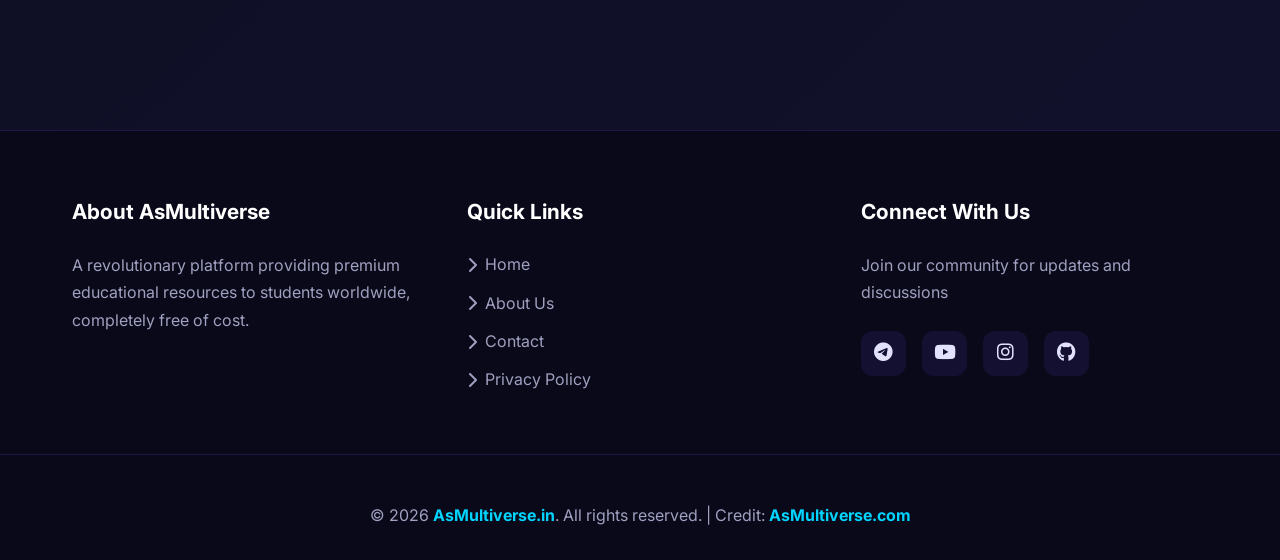
==== commit aa4dca08: "Add files via upload" ====
--- a/about.html
+++ b/about.html
@@ -697,6 +697,13 @@
             }
         }
     </style>
+    <!-- Vercel Analytics & Speed Insights -->
+    <script>
+      window.va = window.va || function () { (window.vaq = window.vaq || []).push(arguments); };
+      window.si = window.si || function () { (window.siq = window.siq || []).push(arguments); };
+    </script>
+    <script defer src="/_vercel/insights/script.js"></script>
+    <script defer src="/_vercel/speed-insights/script.js"></script>
 </head>
 
 <body>
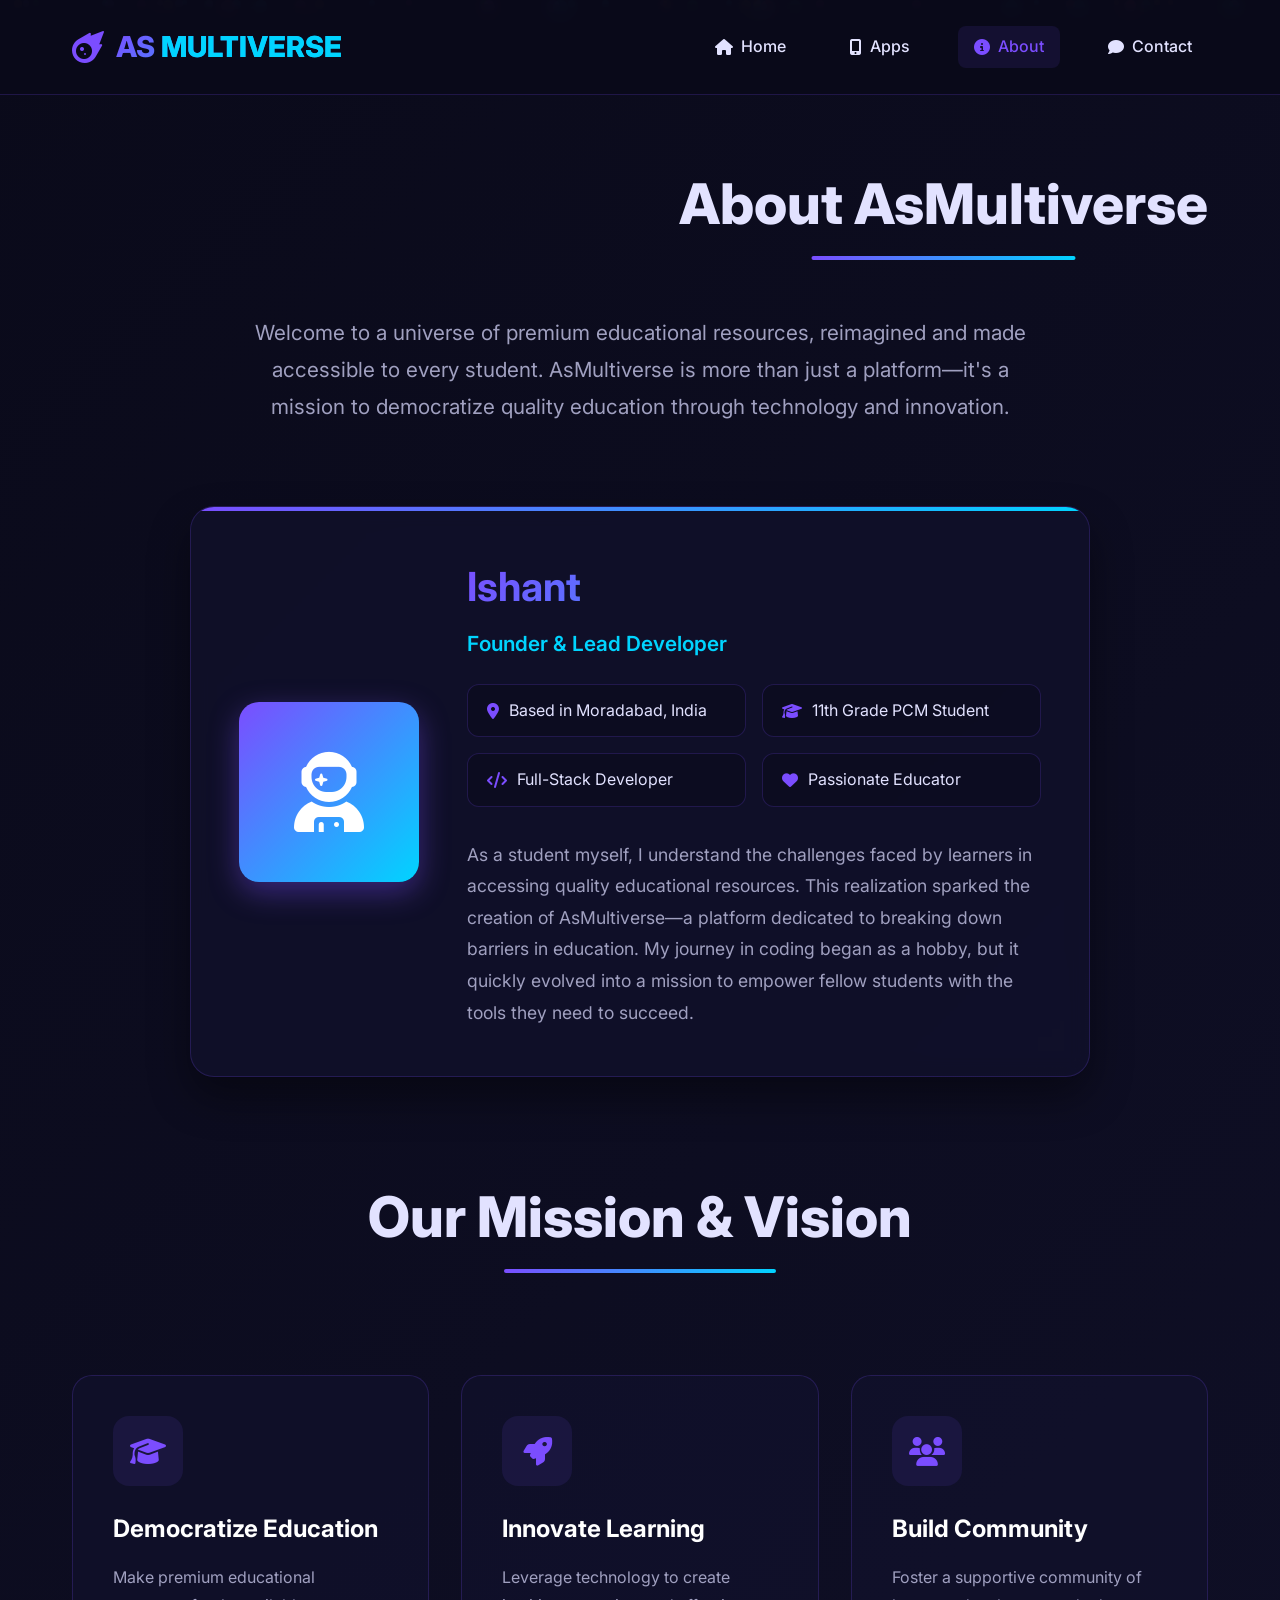
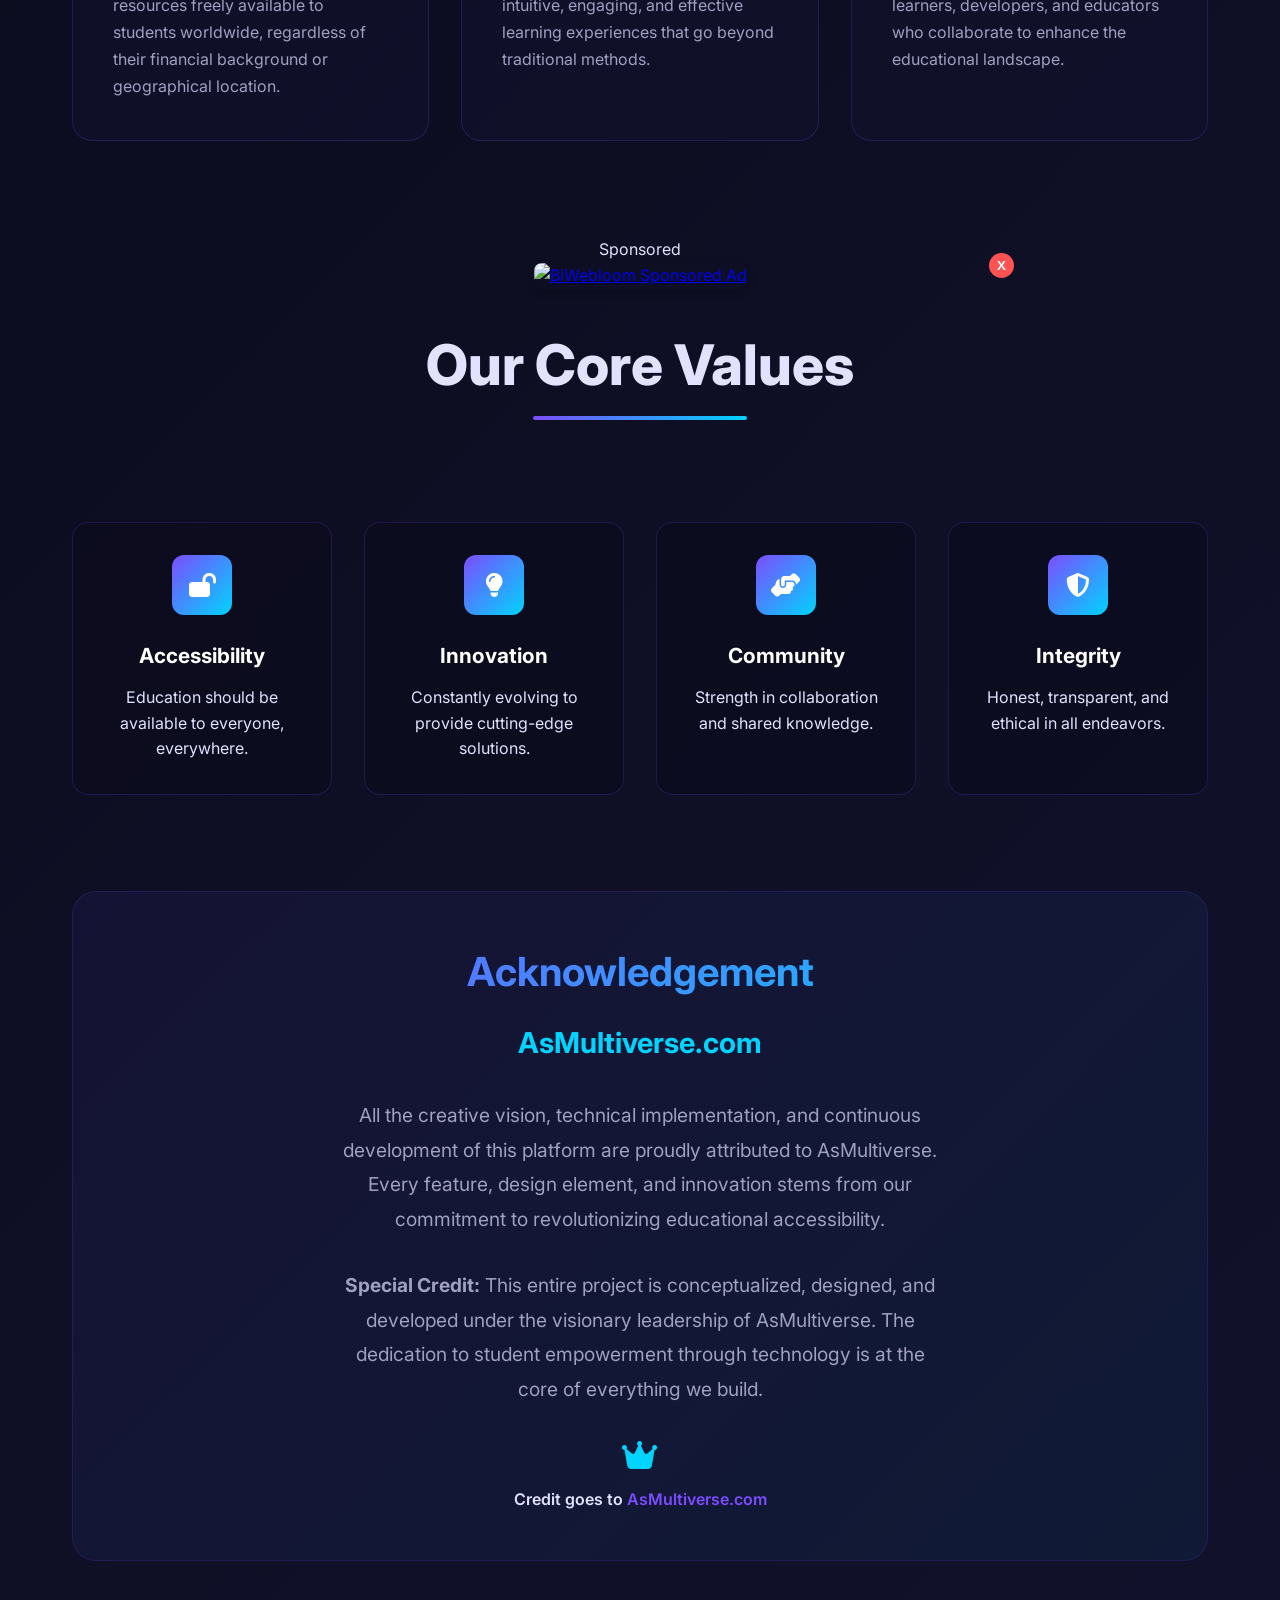
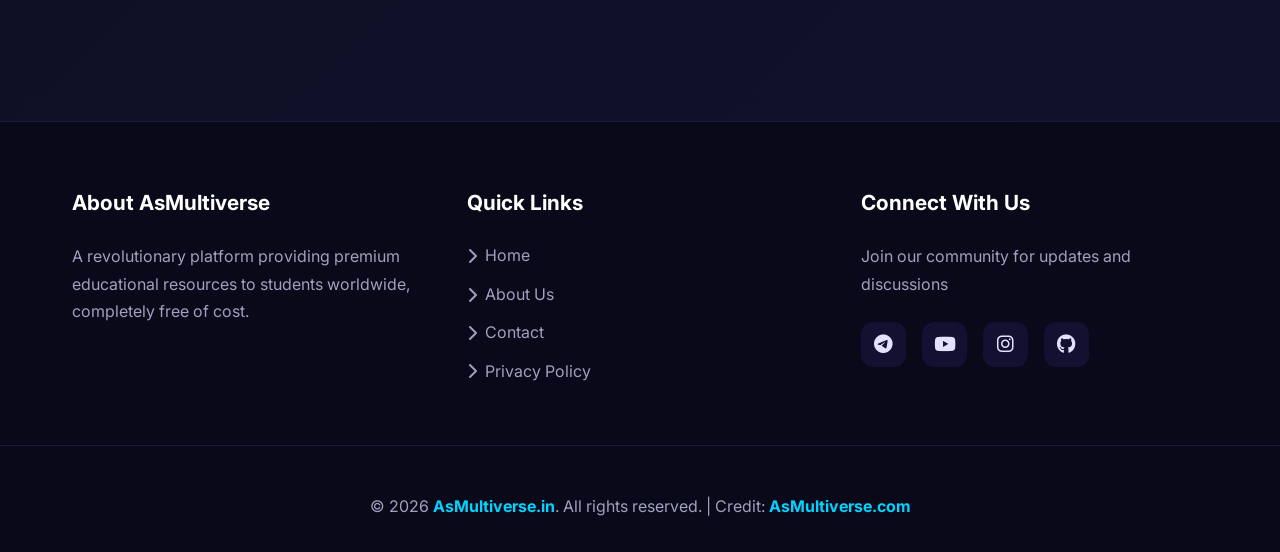
==== commit 81b36233: "Add files via upload" ====
--- a/about.html
+++ b/about.html
@@ -696,6 +696,49 @@
                 padding: 2rem;
             }
         }
+/* Desktop Side Ads */
+.desktop-side-ad {
+    display: none;
+    position: fixed;
+    top: 50%;
+    transform: translateY(-50%);
+    width: 240px;
+    z-index: 1000;
+}
+.desktop-side-ad-left {
+    left: 20px;
+}
+.desktop-side-ad-right {
+    right: 20px;
+}
+.desktop-side-ad img {
+    width: 100%;
+    border-radius: 8px;
+    box-shadow: 0 4px 15px rgba(0,0,0,0.3);
+}
+.desktop-side-ad-close {
+    position: absolute;
+    top: -10px;
+    right: -10px;
+    background: #ff5252;
+    color: white;
+    border: none;
+    border-radius: 50%;
+    width: 25px;
+    height: 25px;
+    cursor: pointer;
+    font-weight: bold;
+    z-index: 10;
+    display: flex;
+    align-items: center;
+    justify-content: center;
+    box-shadow: 0 2px 5px rgba(0,0,0,0.2);
+}
+@media (min-width: 1720px) {
+    .desktop-side-ad {
+        display: block;
+    }
+}
     </style>
     <!-- Vercel Analytics & Speed Insights -->
     <script>
@@ -706,7 +749,22 @@
     <script defer src="/_vercel/speed-insights/script.js"></script>
 </head>
 
-<body>
+<body>
+    <!-- Desktop Side Ads -->
+    <div class="desktop-side-ad desktop-side-ad-left">
+        <button onclick="this.parentElement.style.display='none'" class="desktop-side-ad-close">X</button>
+        <div style="font-size:0.7rem; color:rgba(255,255,255,0.3); text-transform:uppercase; letter-spacing:1px; margin-bottom:0.5rem; text-align:center;">Sponsored</div>
+        <a href="https://biwebloom.in/" target="_blank">
+            <img src="https://i.ibb.co/dsw1JY2f/Chat-GPT-Image-Jun-16-2026-04-34-32-AM.png" alt="BiWebloom Sponsored Ad">
+        </a>
+    </div>
+    <div class="desktop-side-ad desktop-side-ad-right">
+        <button onclick="this.parentElement.style.display='none'" class="desktop-side-ad-close">X</button>
+        <div style="font-size:0.7rem; color:rgba(255,255,255,0.3); text-transform:uppercase; letter-spacing:1px; margin-bottom:0.5rem; text-align:center;">Sponsored</div>
+        <a href="https://biwebloom.in/" target="_blank">
+            <img src="https://i.ibb.co/dsw1JY2f/Chat-GPT-Image-Jun-16-2026-04-34-32-AM.png" alt="BiWebloom Sponsored Ad">
+        </a>
+    </div>
     <!-- Google Tag Manager (noscript) -->
     <noscript><iframe src="https://www.googletagmanager.com/ns.html?id=GTM-K59VLNJ6" height="0" width="0"
             style="display:none;visibility:hidden"></iframe></noscript>
@@ -817,15 +875,14 @@
             </section>
 
             <!-- Ad Unit: Between Mission & Values -->
-            <div style="max-width:728px; margin:2rem auto; padding:1rem; text-align:center; background:rgba(18,18,45,0.4); border-radius:12px; border:1px solid rgba(123,77,255,0.1);">
-                <div style="font-size:0.7rem; color:rgba(255,255,255,0.3); text-transform:uppercase; letter-spacing:1px; margin-bottom:0.5rem;">Sponsored</div>
-                <ins class="adsbygoogle"
-                     style="display:block"
-                     data-ad-client="ca-pub-6608561504651468"
-                     data-ad-slot="7626019470"
-                     data-ad-format="auto"
-                     data-full-width-responsive="true"></ins>
-                <script>(adsbygoogle = window.adsbygoogle || []).push({});</script>
+                                    <div class="premium-ad-container" style="max-width: 728px; margin: 2rem auto; text-align: center;">
+                <span class="premium-ad-label">Sponsored</span>
+                <div class="custom-sponsor-ad" style="position: relative; width: 100%; margin: 0 auto; text-align: center;">
+                    <button onclick="this.parentElement.parentElement.style.display='none'" style="position: absolute; top: -10px; right: -10px; background: #ff5252; color: white; border: none; border-radius: 50%; width: 25px; height: 25px; cursor: pointer; font-weight: bold; z-index: 10; display: flex; align-items: center; justify-content: center;">X</button>
+                    <a href="https://biwebloom.in/" target="_blank">
+                        <img src="https://i.ibb.co/7tCQN5Sj/Chat-GPT-Image-Jun-16-2026-04-13-40-AM.png" alt="BiWebloom Sponsored Ad" style="width: 100%; border-radius: 8px; box-shadow: 0 4px 8px rgba(0,0,0,0.2);">
+                    </a>
+                </div>
             </div>
 
             <!-- Values Section -->
@@ -1013,3 +1070,8 @@
 
 </html>
 
+
+
+
+
+
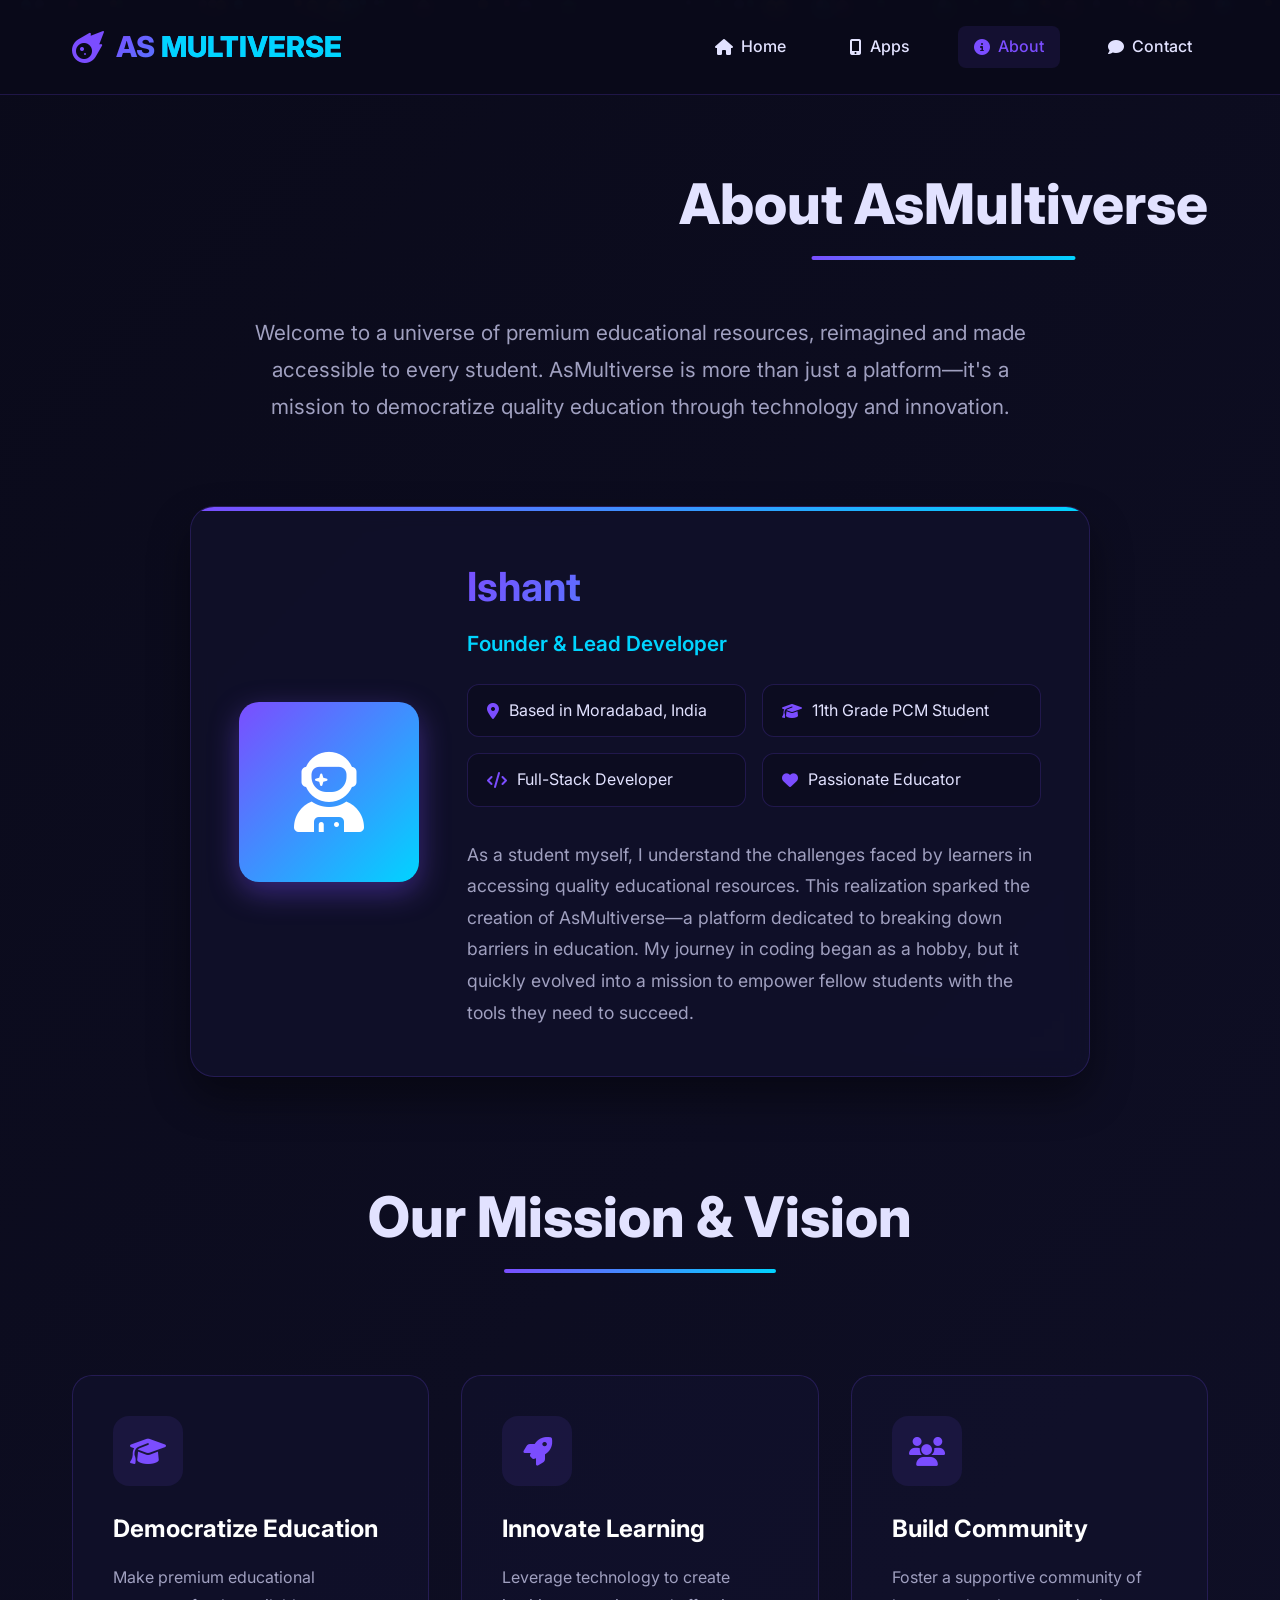
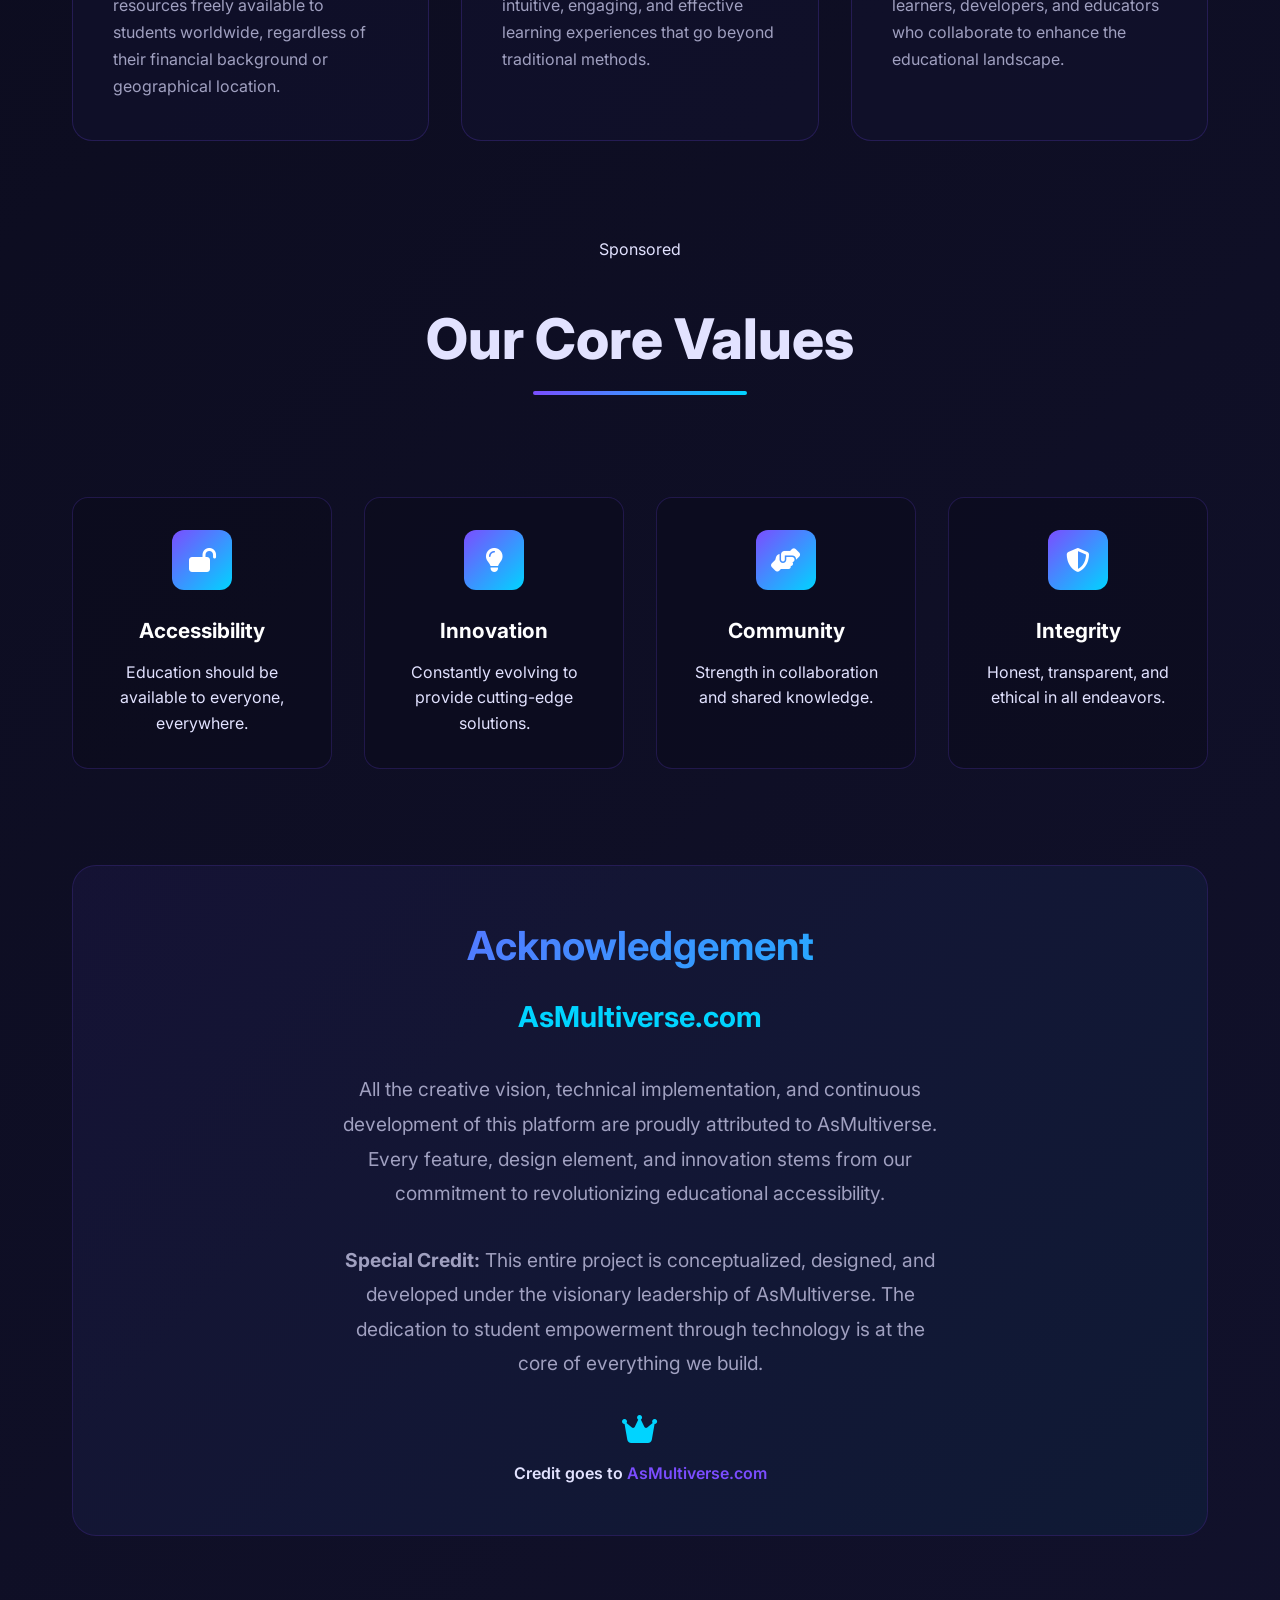
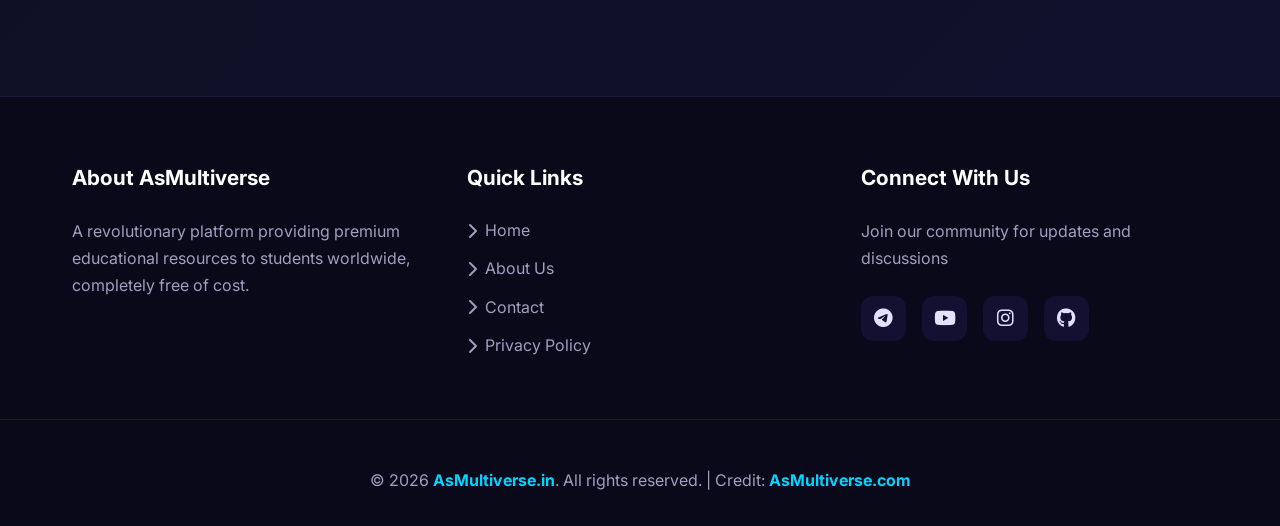
==== commit a9becb3b: "Add files via upload" ====
--- a/about.html
+++ b/about.html
@@ -750,21 +750,6 @@
 </head>
 
 <body>
-    <!-- Desktop Side Ads -->
-    <div class="desktop-side-ad desktop-side-ad-left">
-        <button onclick="this.parentElement.style.display='none'" class="desktop-side-ad-close">X</button>
-        <div style="font-size:0.7rem; color:rgba(255,255,255,0.3); text-transform:uppercase; letter-spacing:1px; margin-bottom:0.5rem; text-align:center;">Sponsored</div>
-        <a href="https://biwebloom.in/" target="_blank">
-            <img src="https://i.ibb.co/dsw1JY2f/Chat-GPT-Image-Jun-16-2026-04-34-32-AM.png" alt="BiWebloom Sponsored Ad">
-        </a>
-    </div>
-    <div class="desktop-side-ad desktop-side-ad-right">
-        <button onclick="this.parentElement.style.display='none'" class="desktop-side-ad-close">X</button>
-        <div style="font-size:0.7rem; color:rgba(255,255,255,0.3); text-transform:uppercase; letter-spacing:1px; margin-bottom:0.5rem; text-align:center;">Sponsored</div>
-        <a href="https://biwebloom.in/" target="_blank">
-            <img src="https://i.ibb.co/dsw1JY2f/Chat-GPT-Image-Jun-16-2026-04-34-32-AM.png" alt="BiWebloom Sponsored Ad">
-        </a>
-    </div>
     <!-- Google Tag Manager (noscript) -->
     <noscript><iframe src="https://www.googletagmanager.com/ns.html?id=GTM-K59VLNJ6" height="0" width="0"
             style="display:none;visibility:hidden"></iframe></noscript>
@@ -877,13 +862,7 @@
             <!-- Ad Unit: Between Mission & Values -->
                                     <div class="premium-ad-container" style="max-width: 728px; margin: 2rem auto; text-align: center;">
                 <span class="premium-ad-label">Sponsored</span>
-                <div class="custom-sponsor-ad" style="position: relative; width: 100%; margin: 0 auto; text-align: center;">
-                    <button onclick="this.parentElement.parentElement.style.display='none'" style="position: absolute; top: -10px; right: -10px; background: #ff5252; color: white; border: none; border-radius: 50%; width: 25px; height: 25px; cursor: pointer; font-weight: bold; z-index: 10; display: flex; align-items: center; justify-content: center;">X</button>
-                    <a href="https://biwebloom.in/" target="_blank">
-                        <img src="https://i.ibb.co/7tCQN5Sj/Chat-GPT-Image-Jun-16-2026-04-13-40-AM.png" alt="BiWebloom Sponsored Ad" style="width: 100%; border-radius: 8px; box-shadow: 0 4px 8px rgba(0,0,0,0.2);">
-                    </a>
-                </div>
-            </div>
+                </div>
 
             <!-- Values Section -->
             <section class="values-section">
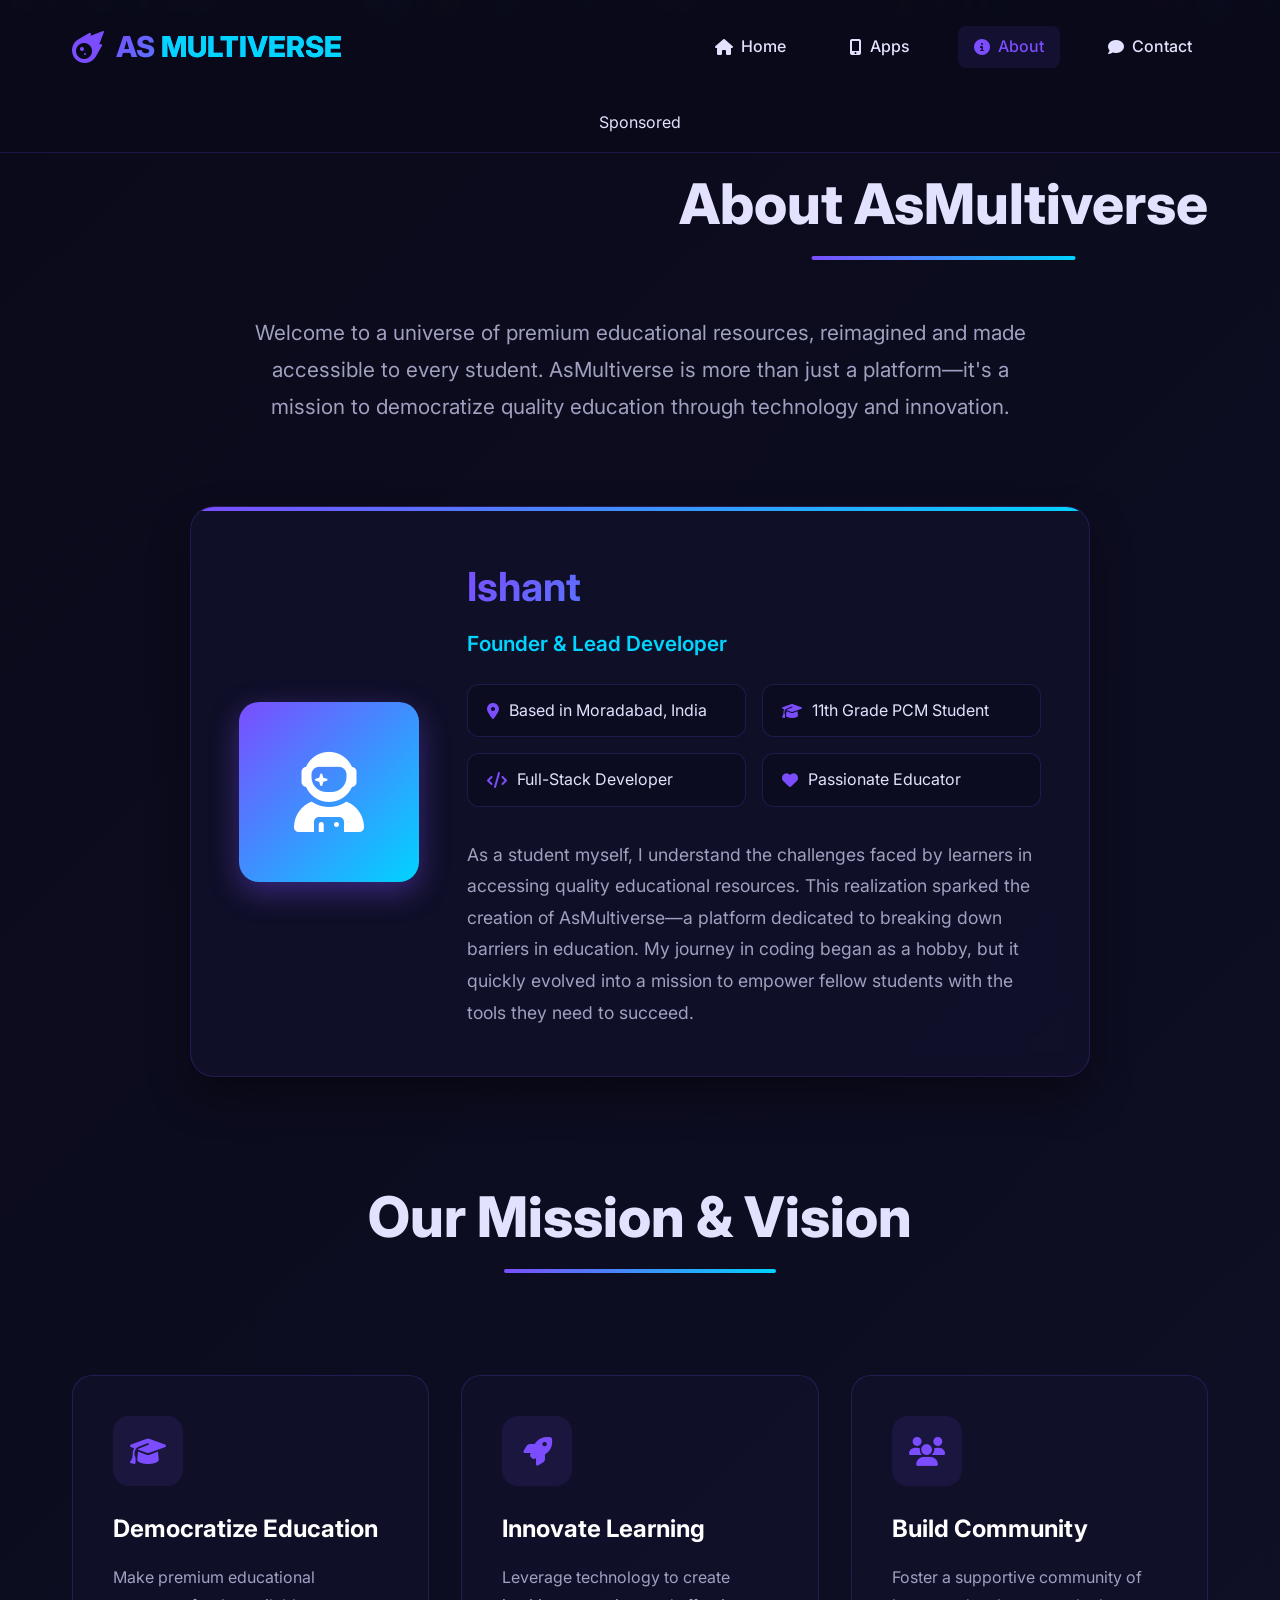
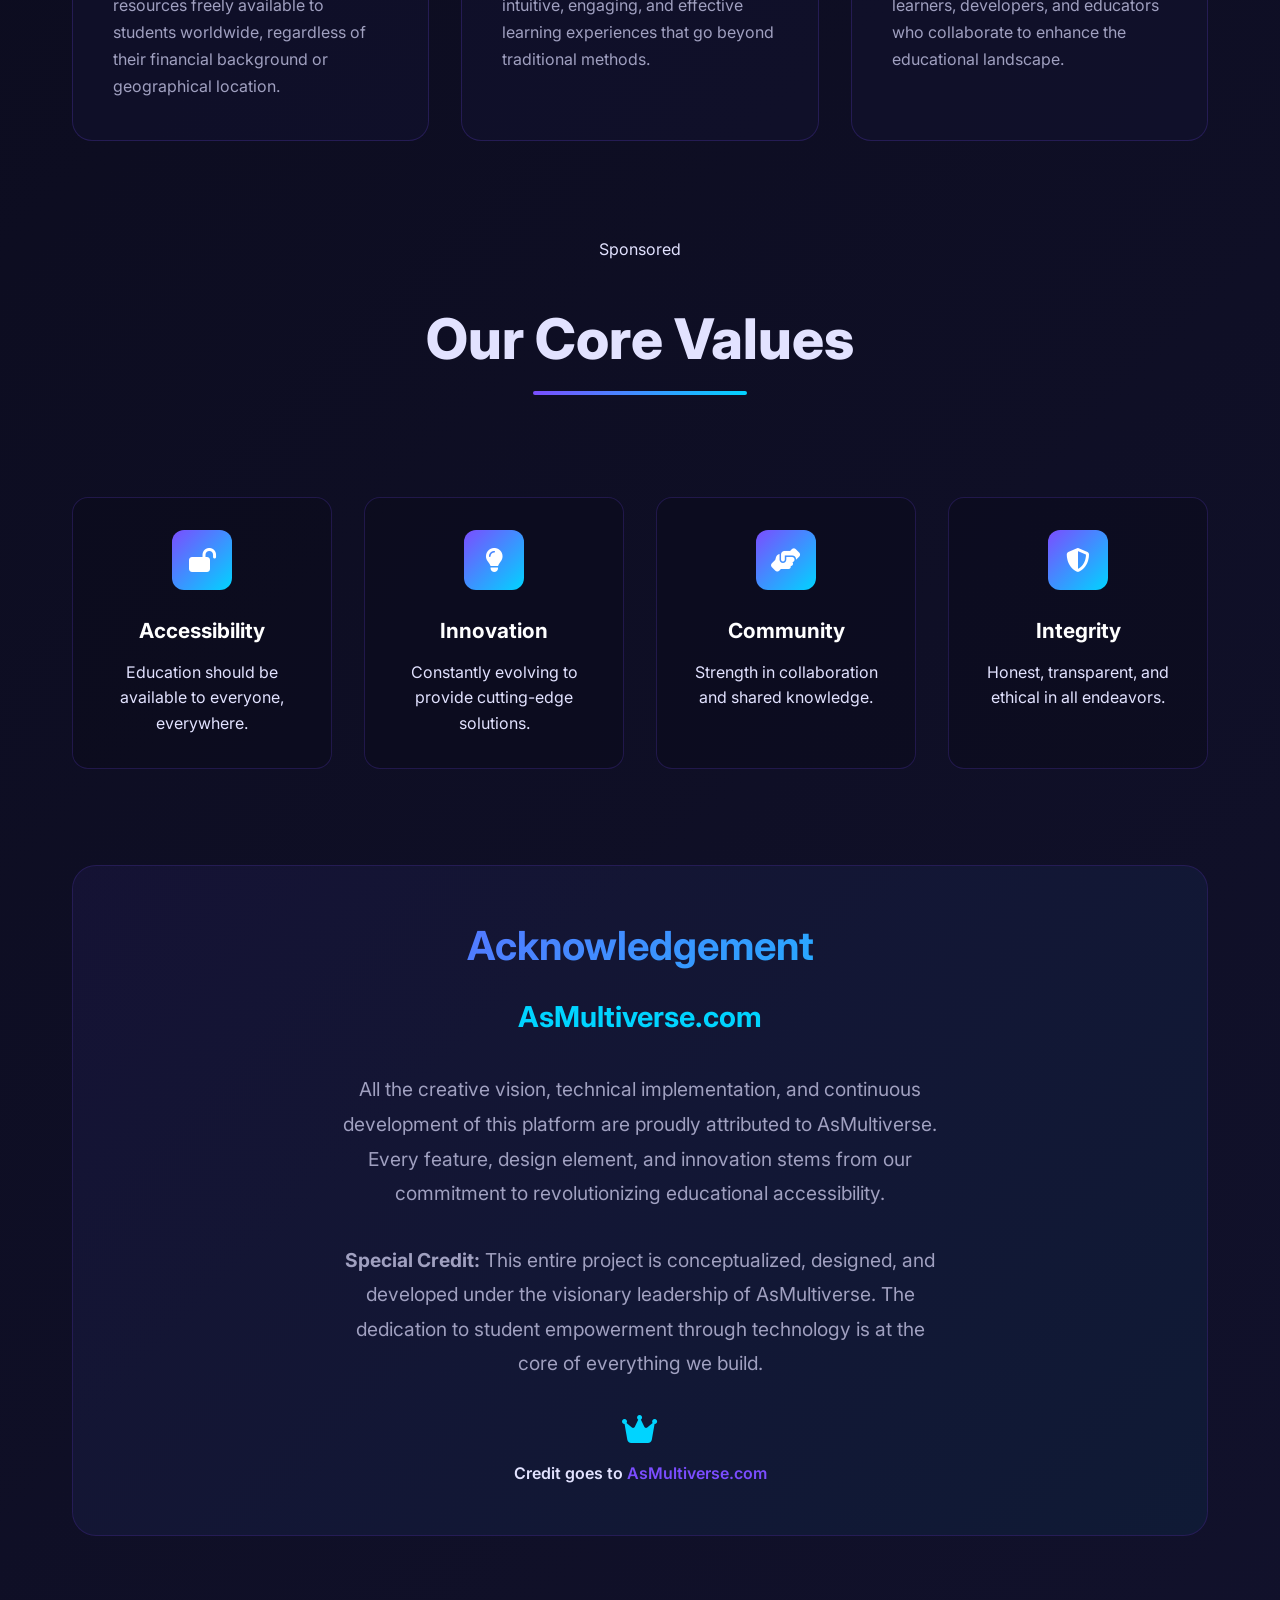
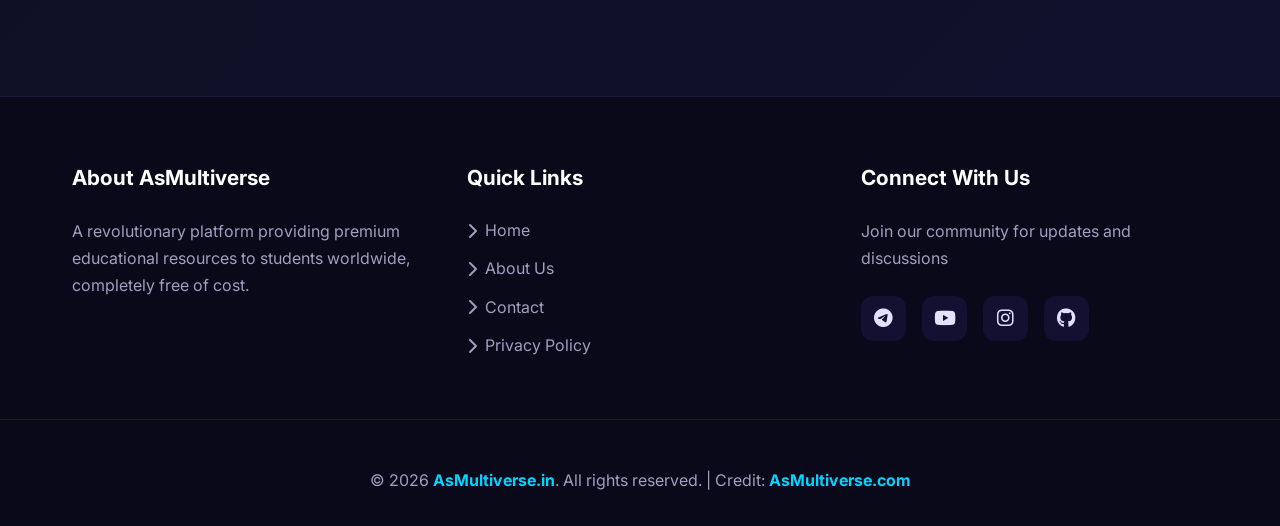
==== commit 85223569: "Add files via upload" ====
--- a/about.html
+++ b/about.html
@@ -774,8 +774,23 @@
                 <li><a href="contact.html"><i class="fas fa-comment"></i> Contact</a></li>
             </ul>
 
-        </nav>
-    </header>
+        </nav>
+
+<!-- Google Display Ad -->
+<div class="ad-block display-ad" style="margin: 1rem auto; max-width: 900px; text-align: center; overflow: hidden;">
+    <div class="ad-label">Sponsored</div>
+    <script async src="https://pagead2.googlesyndication.com/pagead/js/adsbygoogle.js?client=ca-pub-6608561504651468" crossorigin="anonymous"></script>
+    <ins class="adsbygoogle"
+         style="display:block"
+         data-ad-client="ca-pub-6608561504651468"
+         data-ad-slot="8412177756"
+         data-ad-format="auto"
+         data-full-width-responsive="true"></ins>
+    <script>
+         (adsbygoogle = window.adsbygoogle || []).push({});
+    </script>
+</div>
+</header>
 
     <!-- Main Content -->
     <main>
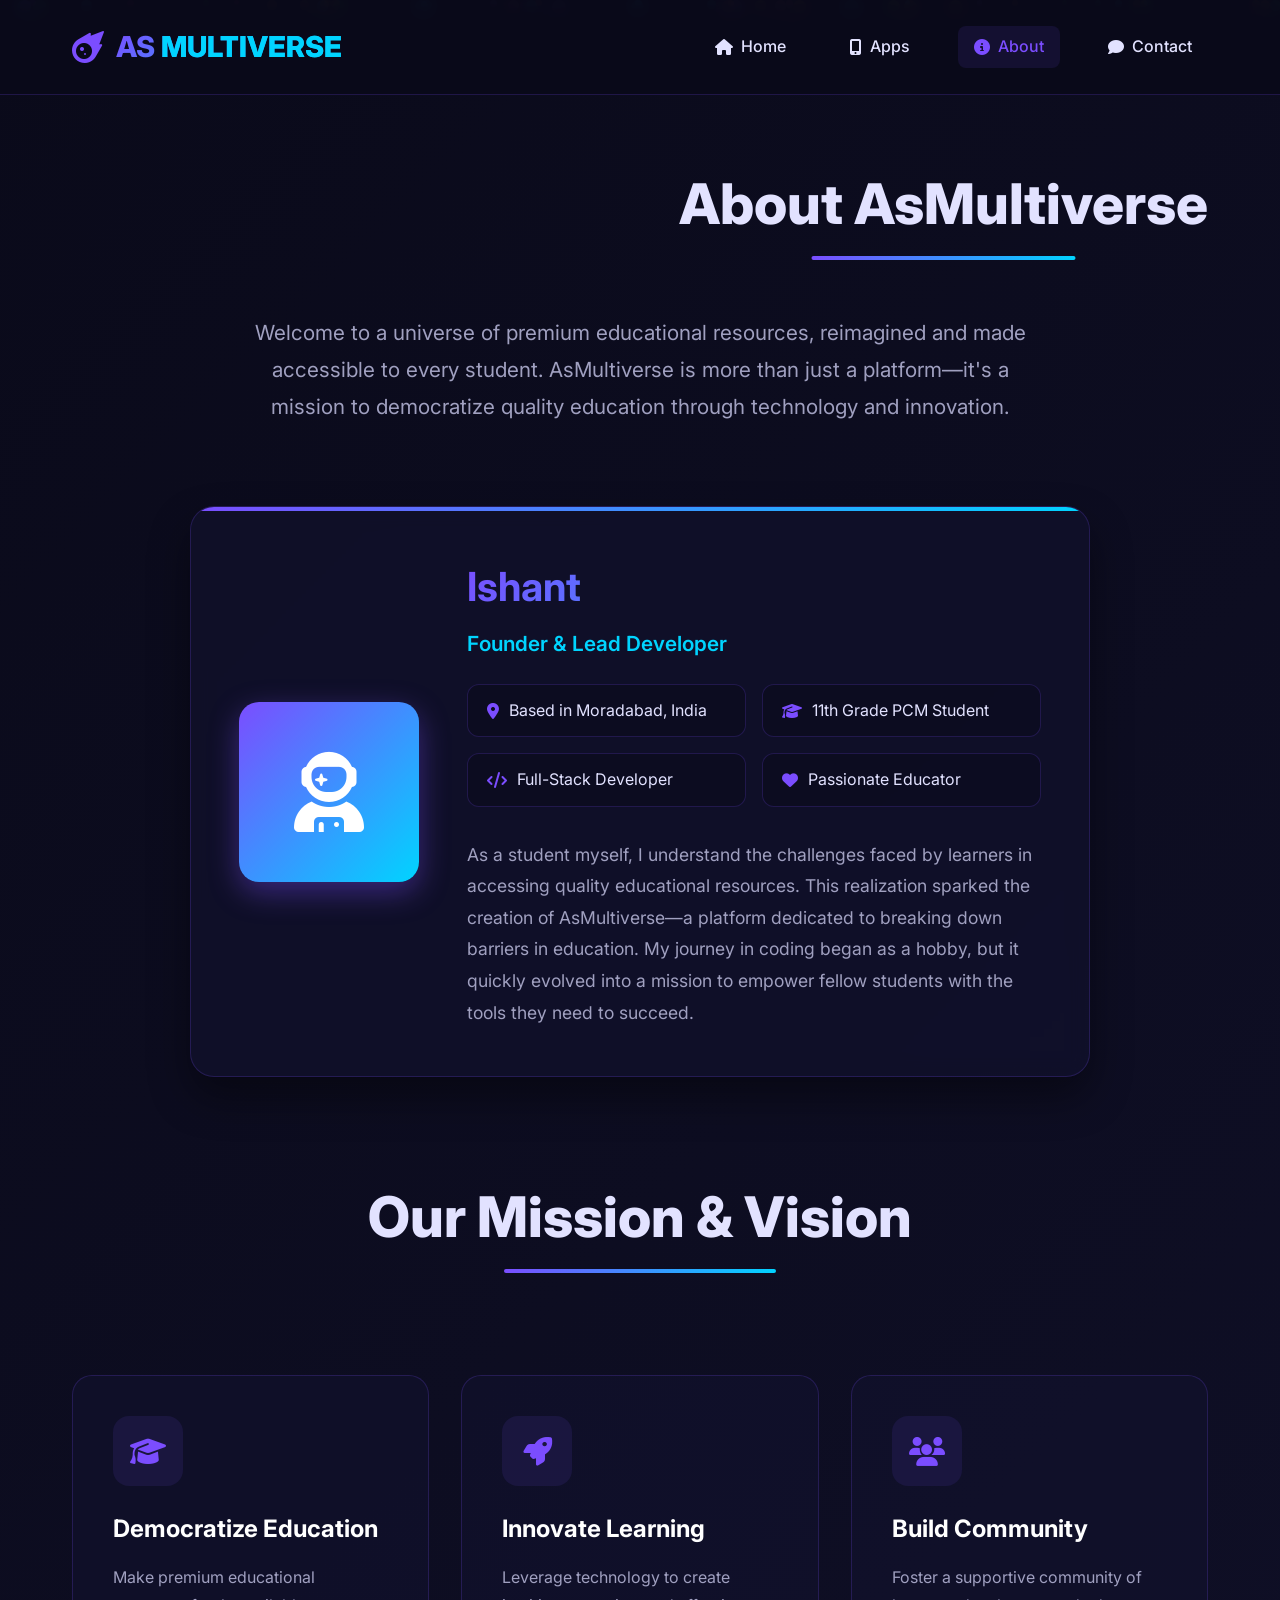
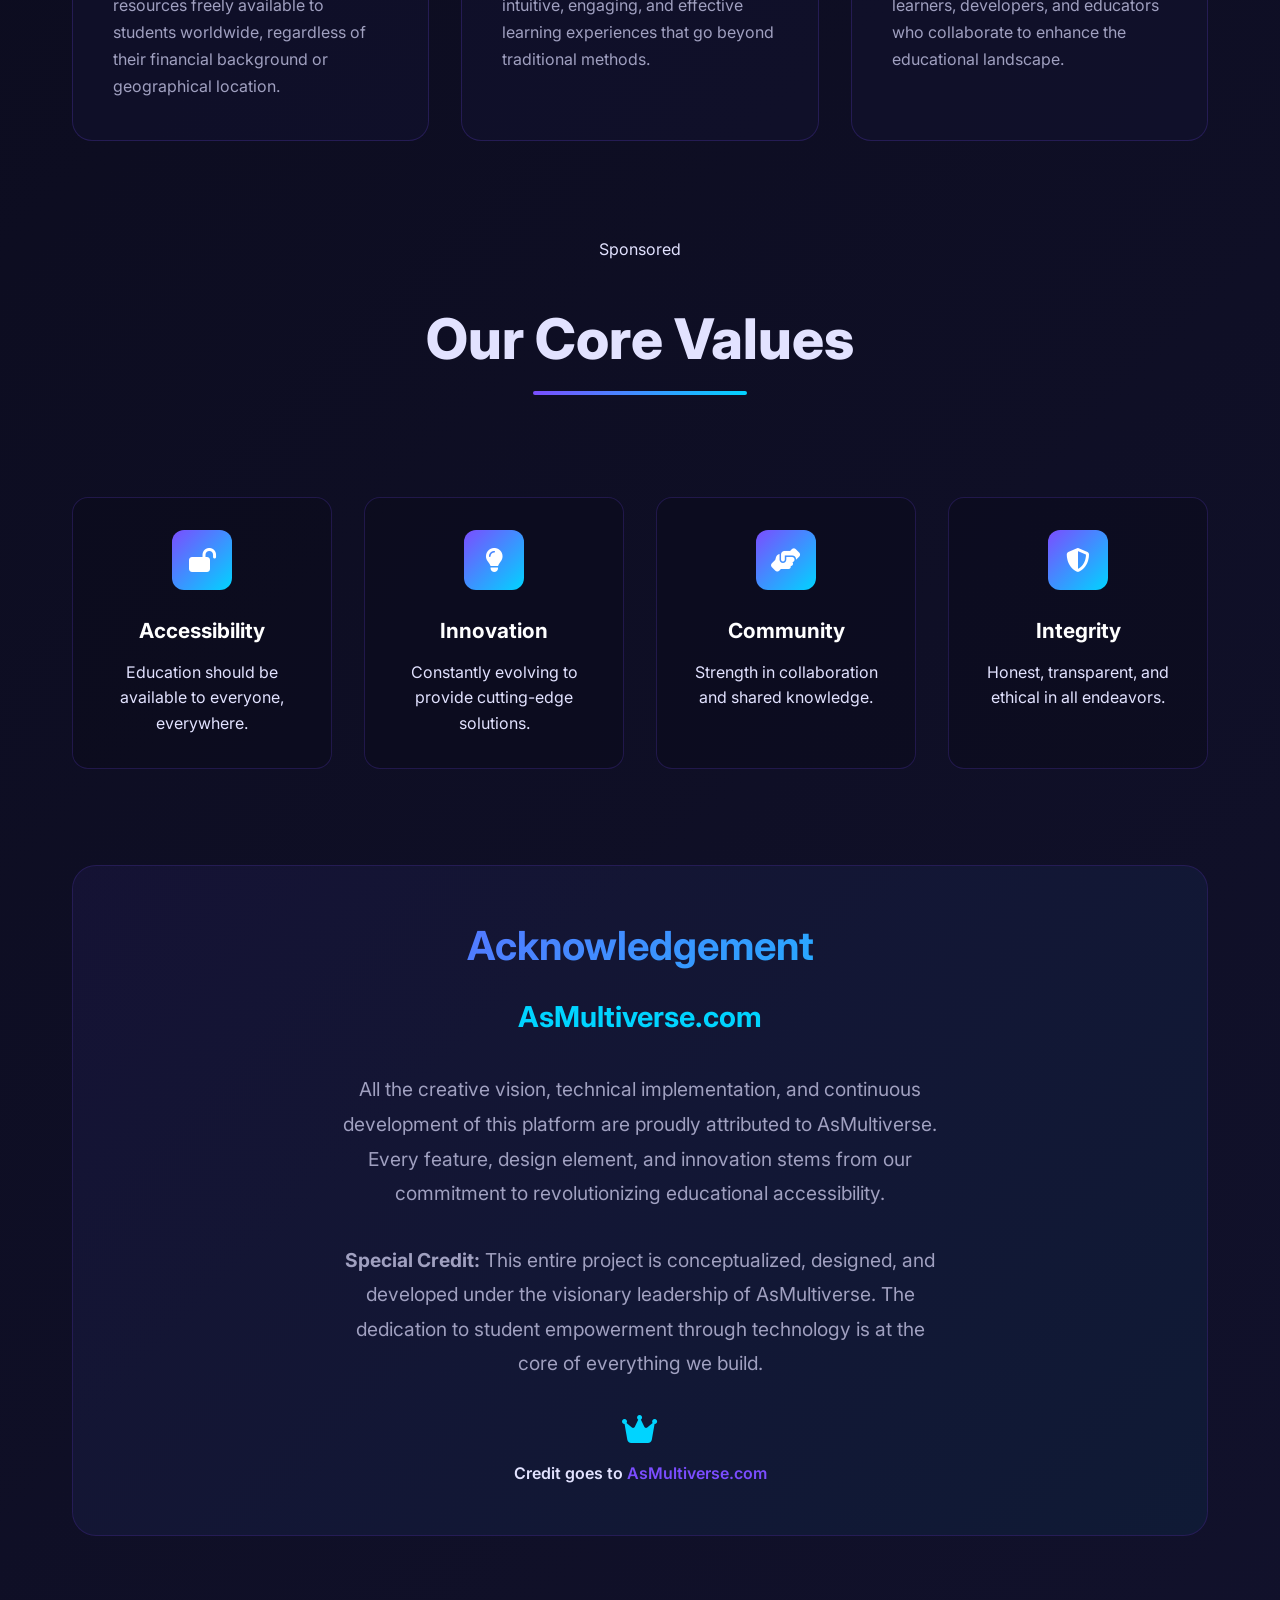
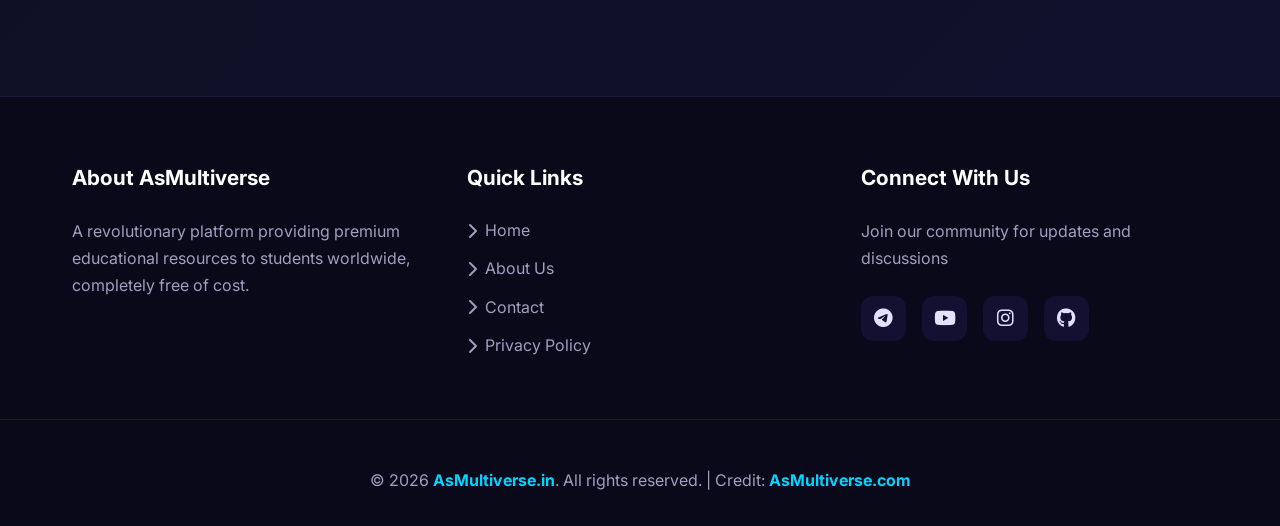
==== commit 836a3481: "Add files via upload" ====
--- a/about.html
+++ b/about.html
@@ -776,10 +776,7 @@
 
         </nav>
 
-<!-- Google Display Ad -->
-<div class="ad-block display-ad" style="margin: 1rem auto; max-width: 900px; text-align: center; overflow: hidden;">
-    <div class="ad-label">Sponsored</div>
-    <script async src="https://pagead2.googlesyndication.com/pagead/js/adsbygoogle.js?client=ca-pub-6608561504651468" crossorigin="anonymous"></script>
+<script async src="https://pagead2.googlesyndication.com/pagead/js/adsbygoogle.js?client=ca-pub-6608561504651468" crossorigin="anonymous"></script>
     <ins class="adsbygoogle"
          style="display:block"
          data-ad-client="ca-pub-6608561504651468"
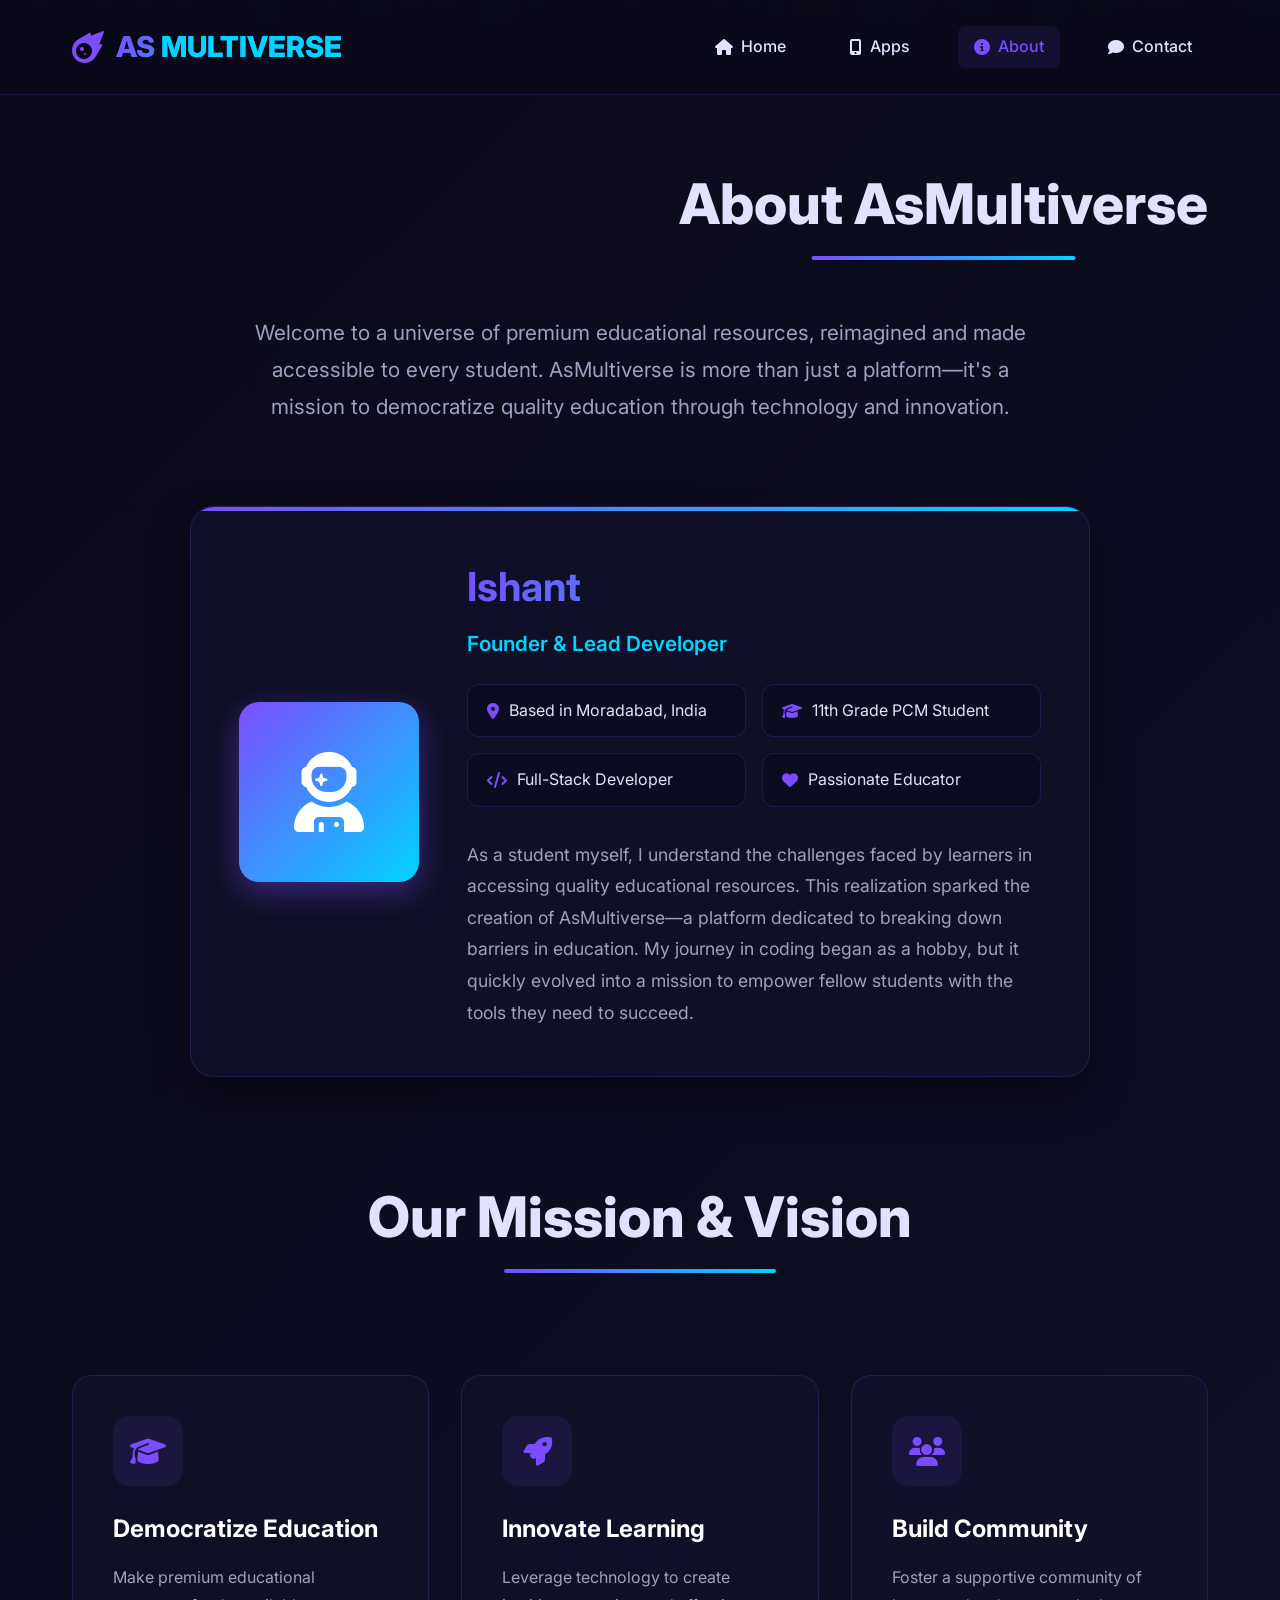
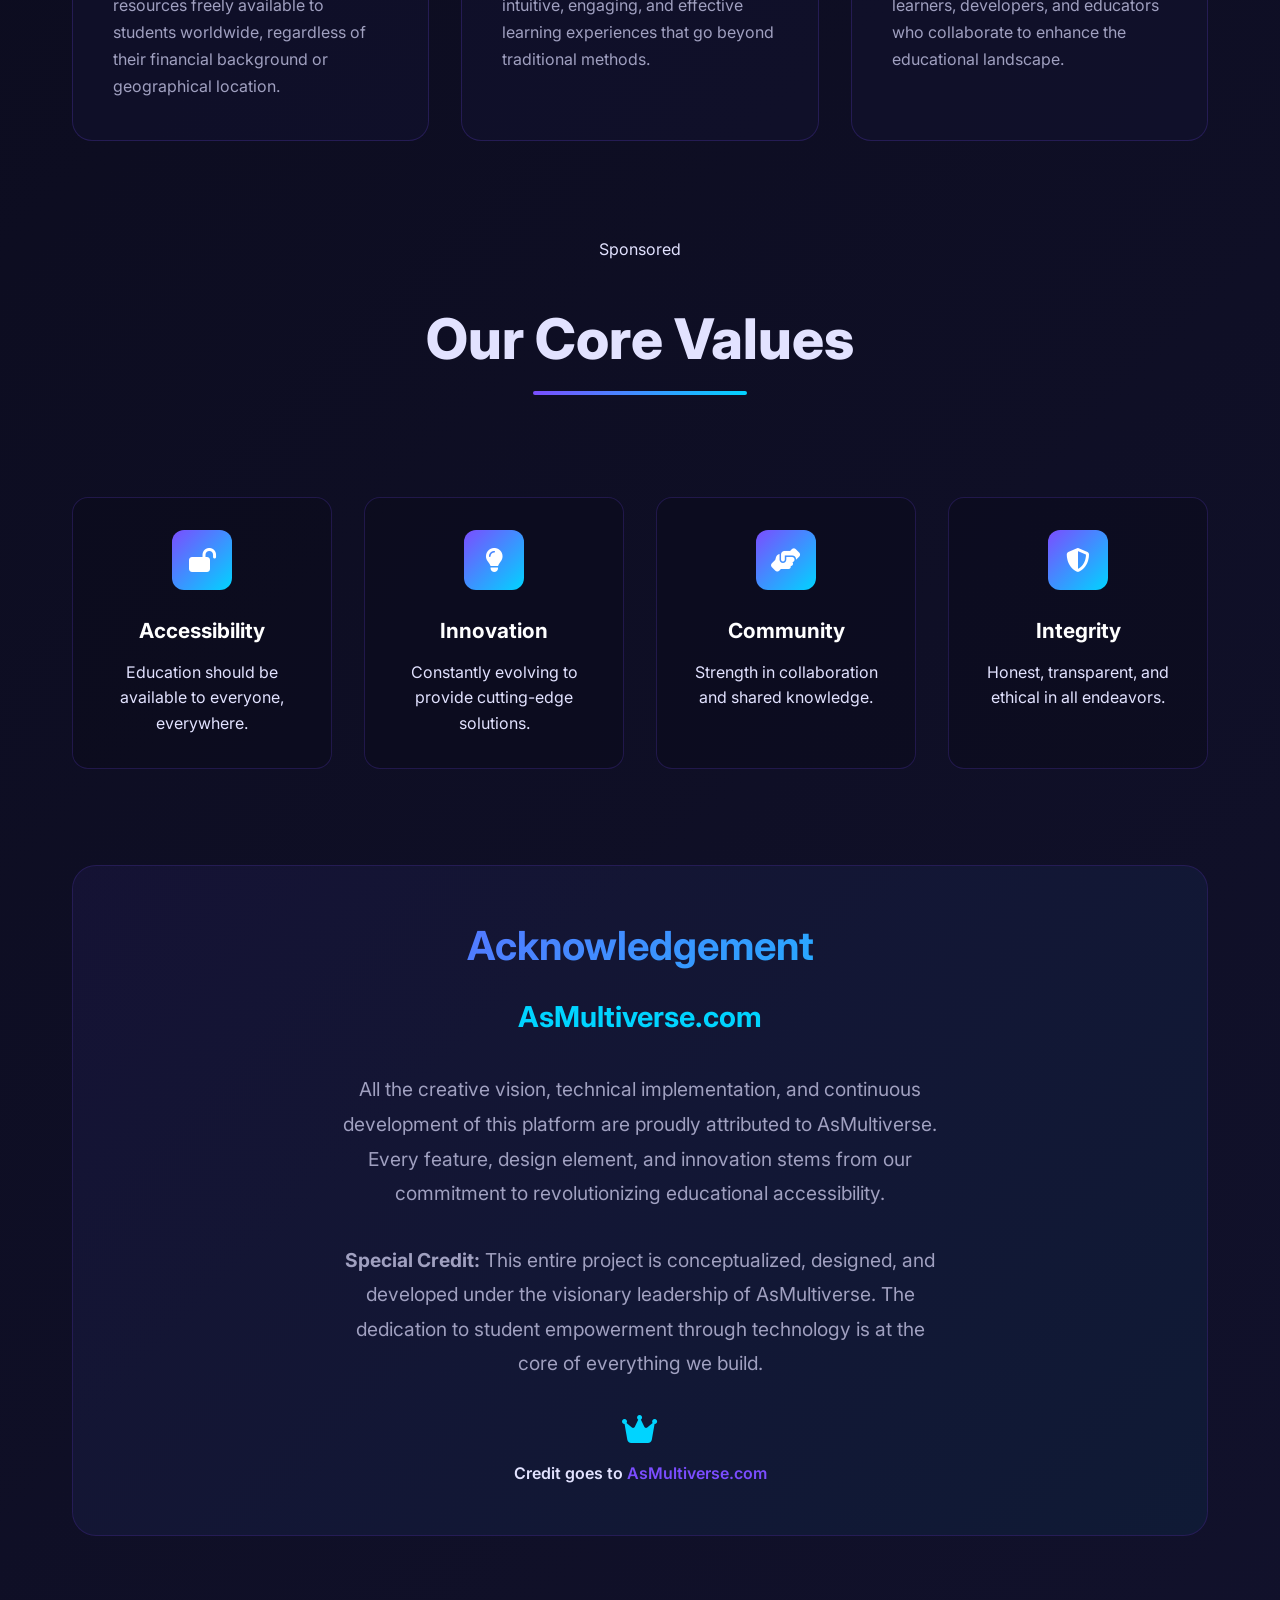
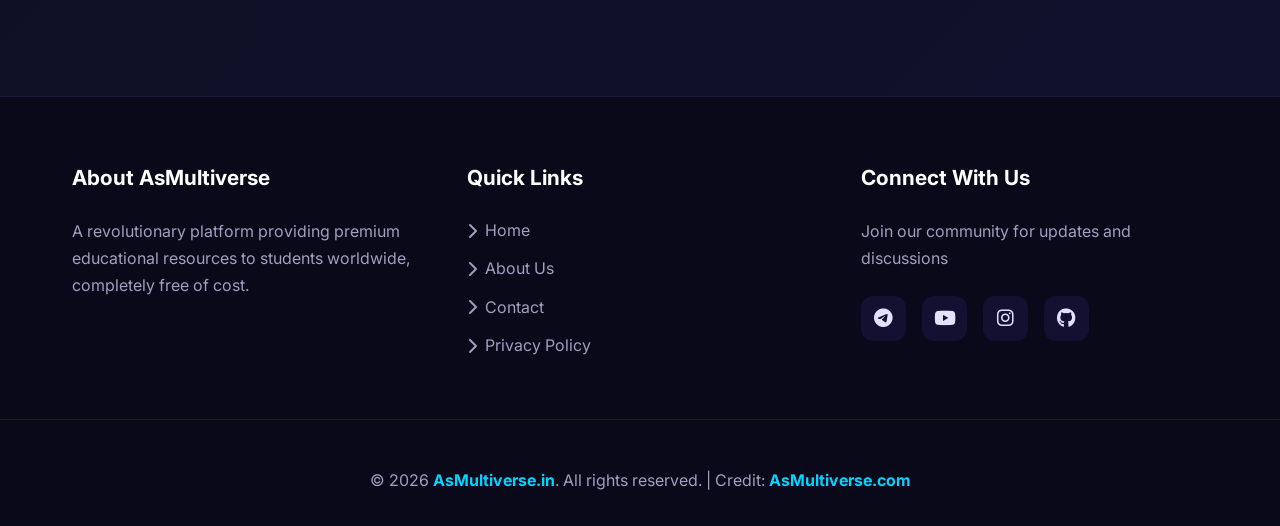
==== commit e57b9cef: "Add files via upload" ====
--- a/about.html
+++ b/about.html
@@ -776,17 +776,7 @@
 
         </nav>
 
-<script async src="https://pagead2.googlesyndication.com/pagead/js/adsbygoogle.js?client=ca-pub-6608561504651468" crossorigin="anonymous"></script>
-    <ins class="adsbygoogle"
-         style="display:block"
-         data-ad-client="ca-pub-6608561504651468"
-         data-ad-slot="8412177756"
-         data-ad-format="auto"
-         data-full-width-responsive="true"></ins>
-    <script>
-         (adsbygoogle = window.adsbygoogle || []).push({});
-    </script>
-</div>
+
 </header>
 
     <!-- Main Content -->
